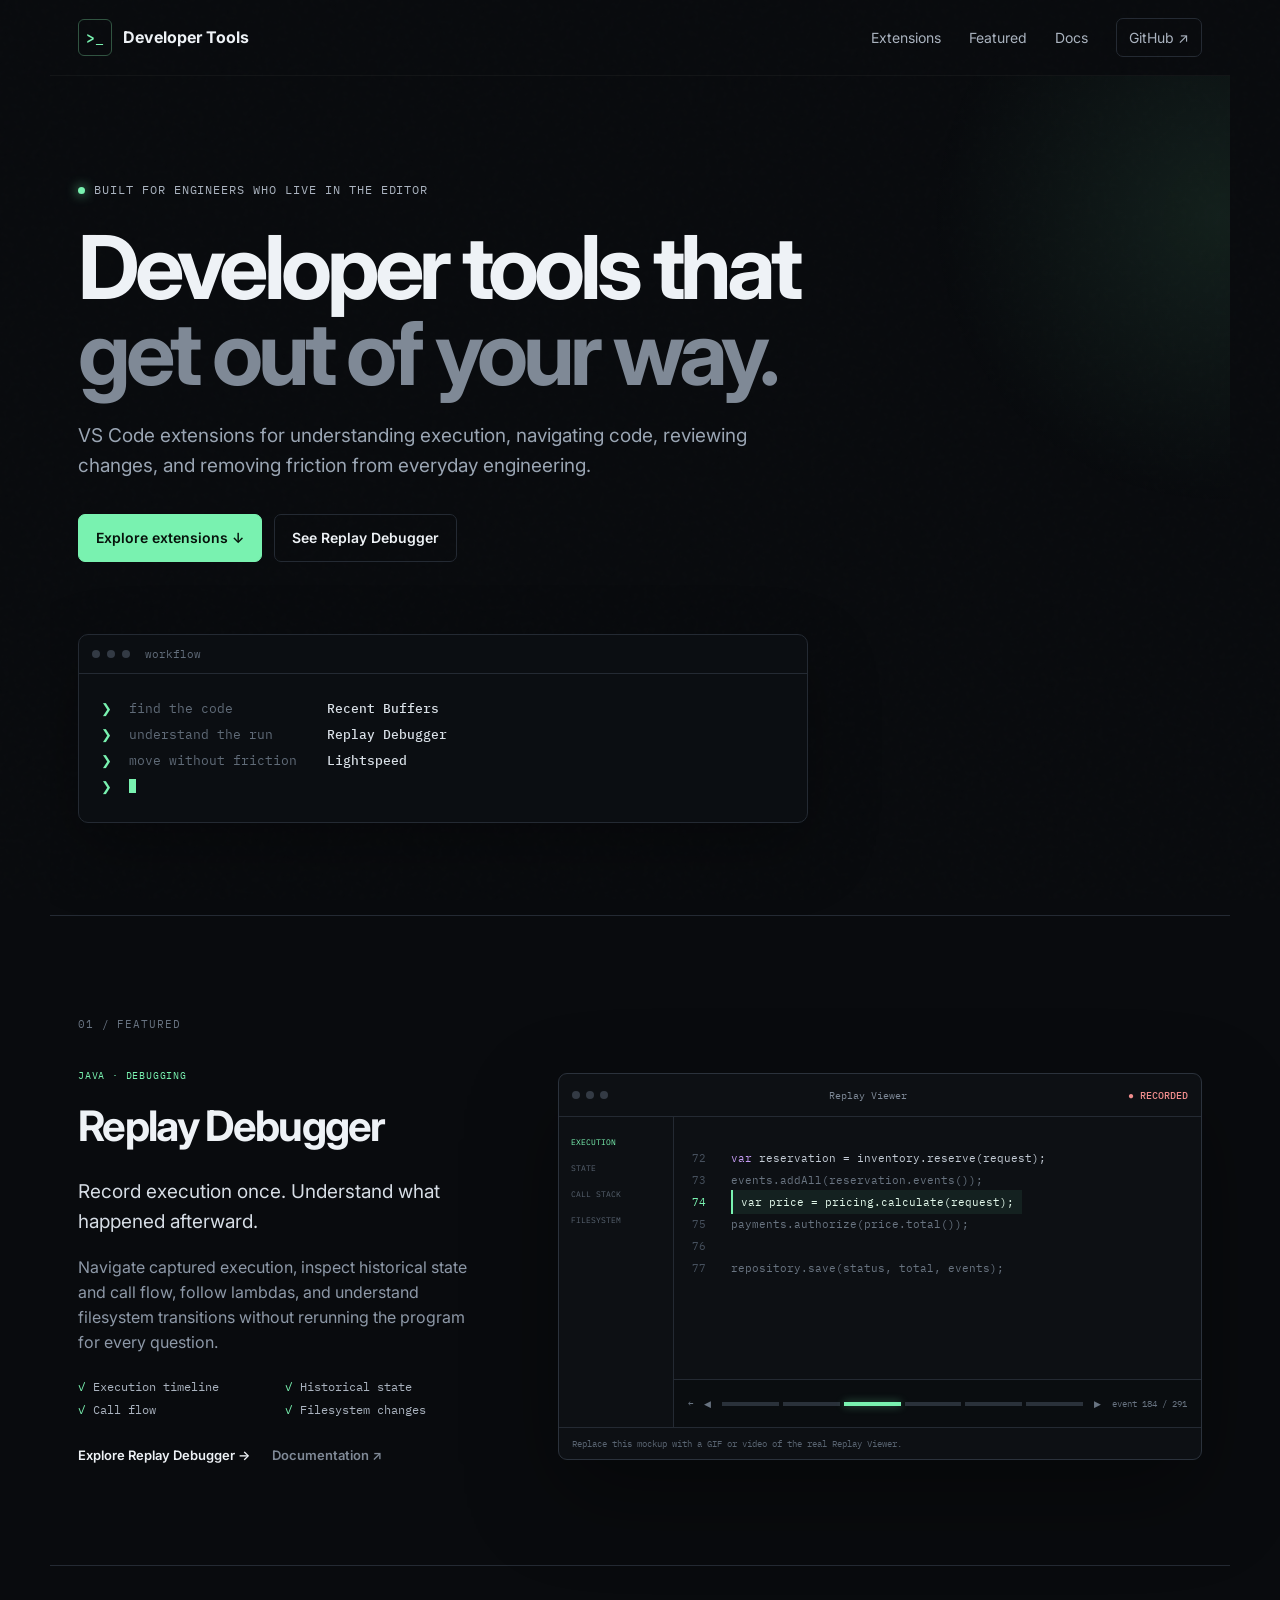
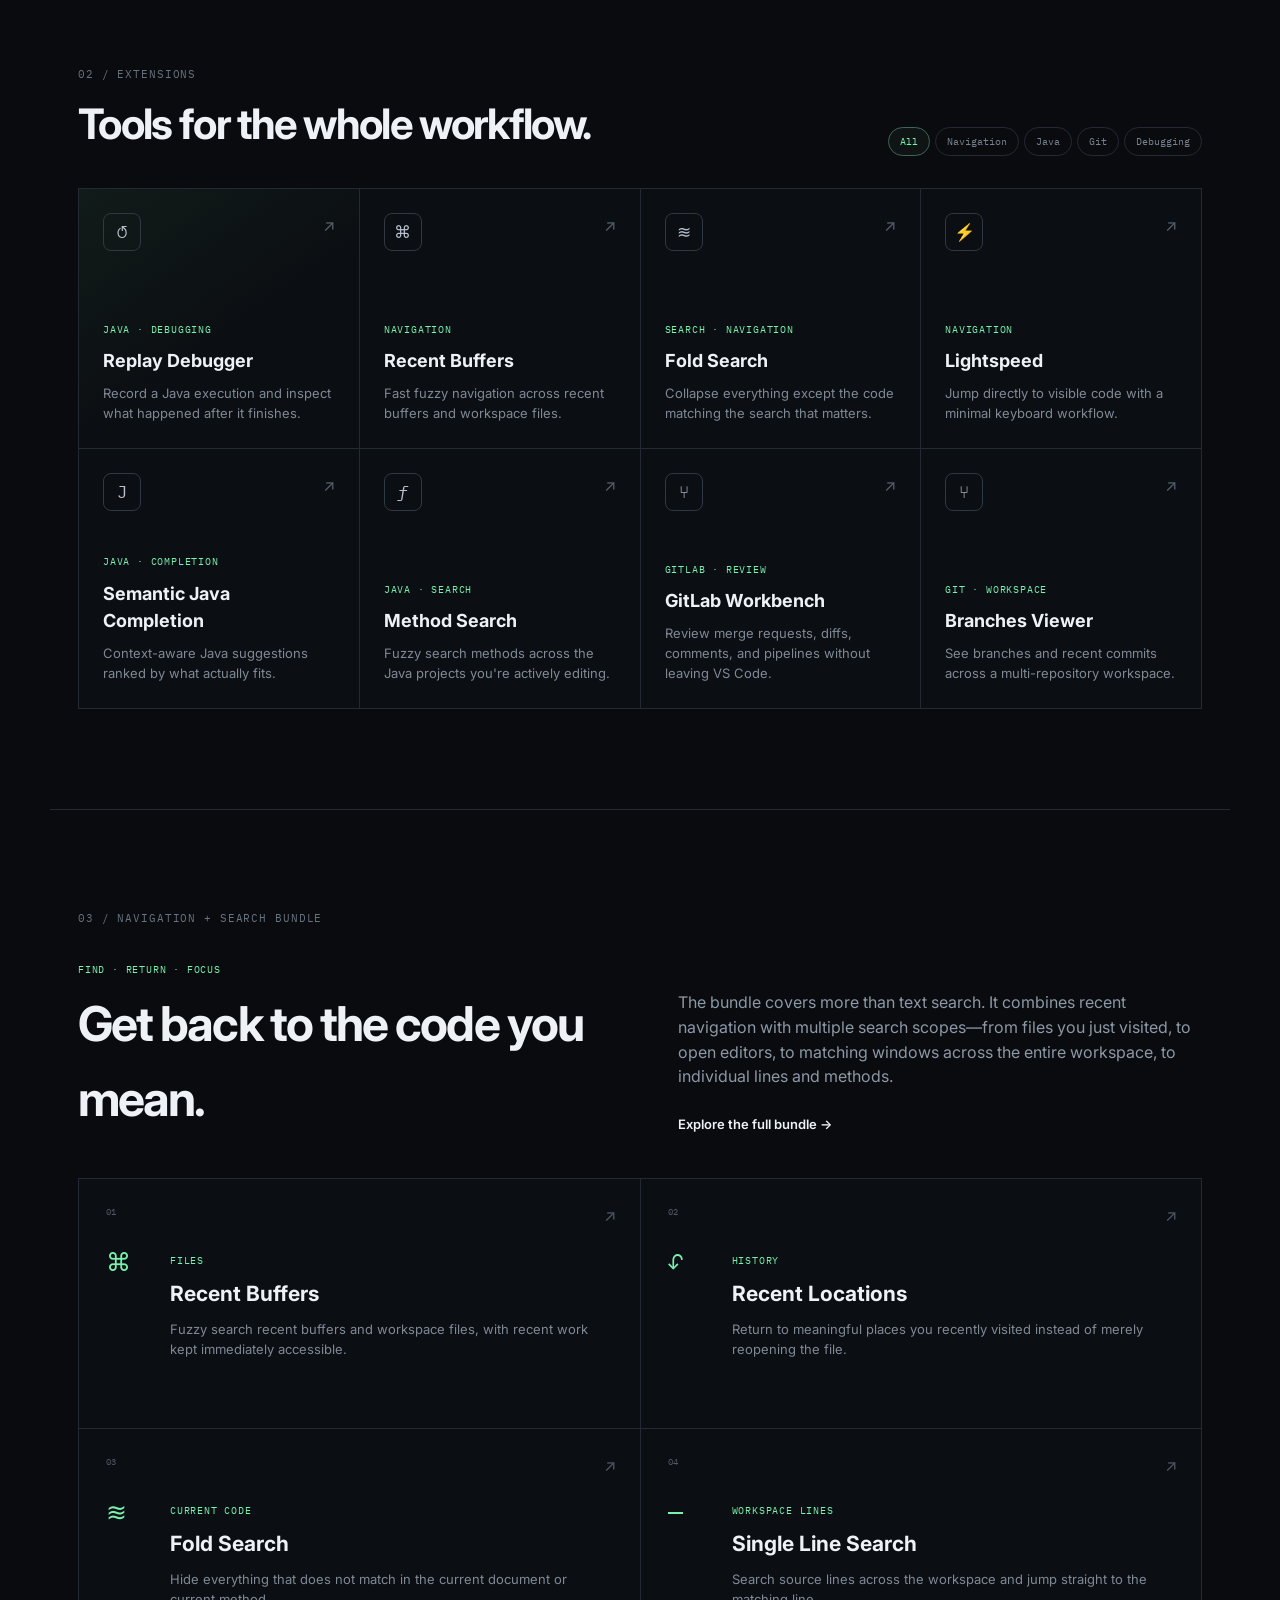
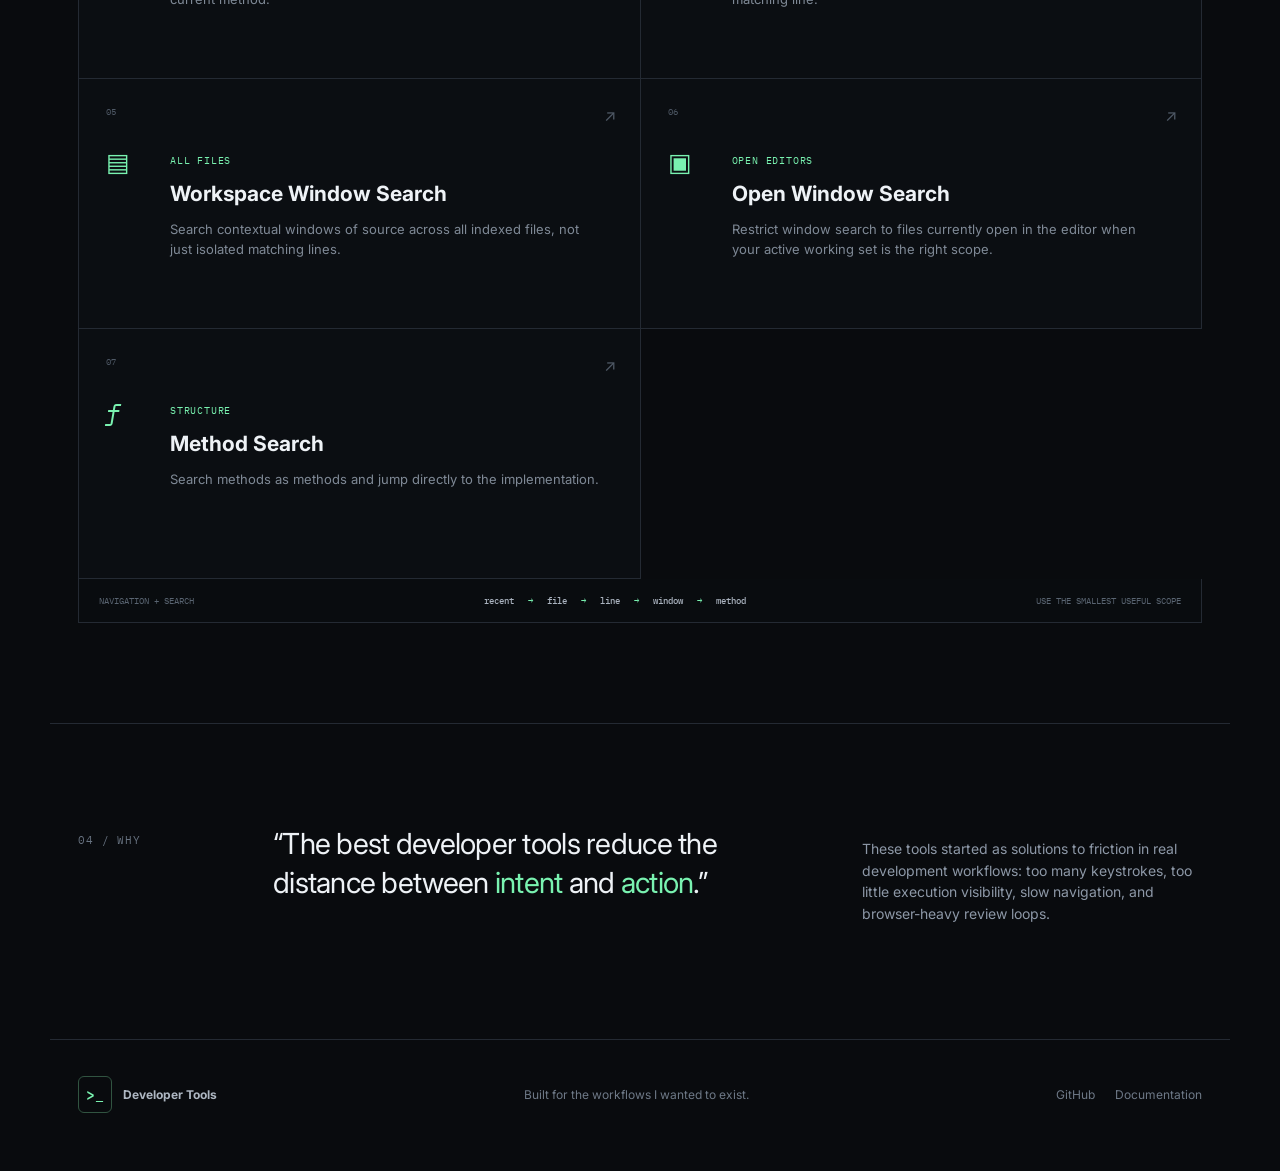
==== index.html @ e83f4f9f "First" ====
<!doctype html>
<html lang="en">
<head>
  <meta charset="utf-8">
  <meta name="viewport" content="width=device-width,initial-scale=1">
  <meta name="description" content="A collection of developer tools for debugging, navigation, Java development, testing, and code review.">
  <title>Developer Tools</title>
  <link rel="stylesheet" href="css/site.css">
</head>
<body>
  <div class="noise" aria-hidden="true"></div>
  <header class="site-header">
    <a class="brand" href="./" aria-label="Developer Tools home">
      <span class="brand-mark">&gt;_</span>
      <span>Developer Tools</span>
    </a>
    <nav>
      <a href="#extensions">Extensions</a>
      <a href="#featured">Featured</a>
      <a href="#" data-placeholder="Add your GitBook URL">Docs</a>
      <a class="nav-cta" href="#" data-placeholder="Add your GitHub profile URL">GitHub ↗</a>
    </nav>
  </header>

  <main>
    <section class="hero">
      <div class="eyebrow"><span class="pulse"></span> Built for engineers who live in the editor</div>
      <h1>Developer tools that<br><span>get out of your way.</span></h1>
      <p class="hero-copy">VS Code extensions for understanding execution, navigating code, reviewing changes, and removing friction from everyday engineering.</p>
      <div class="hero-actions">
        <a class="button primary" href="#extensions">Explore extensions <span>↓</span></a>
        <a class="button secondary" href="#featured">See Replay Debugger</a>
      </div>
      <div class="terminal-card" aria-label="Example workflow">
        <div class="terminal-bar"><i></i><i></i><i></i><span>workflow</span></div>
        <div class="terminal-body">
          <div><span class="prompt">❯</span> <span class="muted">find the code</span><strong> Recent Buffers</strong></div>
          <div><span class="prompt">❯</span> <span class="muted">understand the run</span><strong> Replay Debugger</strong></div>
          <div><span class="prompt">❯</span> <span class="muted">move without friction</span><strong> Lightspeed</strong></div>
          <div class="cursor-line"><span class="prompt">❯</span> <span class="cursor"></span></div>
        </div>
      </div>
    </section>

    <section class="featured section" id="featured">
      <div class="section-kicker">01 / FEATURED</div>
      <div class="featured-grid">
        <div class="featured-copy">
          <div class="tag">JAVA · DEBUGGING</div>
          <h2>Replay Debugger</h2>
          <p class="lede">Record execution once. Understand what happened afterward.</p>
          <p>Navigate captured execution, inspect historical state and call flow, follow lambdas, and understand filesystem transitions without rerunning the program for every question.</p>
          <div class="feature-list">
            <span>Execution timeline</span><span>Historical state</span><span>Call flow</span><span>Filesystem changes</span>
          </div>
          <div class="inline-actions">
            <a class="text-link" href="extensions/replay-debugger.html">Explore Replay Debugger →</a>
            <a class="text-link subdued" href="#" data-placeholder="Add Replay Debugger GitBook URL">Documentation ↗</a>
          </div>
        </div>
        <div class="demo-window">
          <div class="window-titlebar">
            <div><i></i><i></i><i></i></div><span>Replay Viewer</span><b>● RECORDED</b>
          </div>
          <div class="mock-editor">
            <div class="mock-sidebar">
              <span class="active">EXECUTION</span><span>STATE</span><span>CALL STACK</span><span>FILESYSTEM</span>
            </div>
            <pre><span class="ln">72</span>  <span class="kw">var</span> reservation = inventory.reserve(request);
<span class="ln">73</span>  <span class="dim">events.addAll(reservation.events());</span>
<span class="ln active-line">74</span>  <span class="active-code">var price = pricing.calculate(request);</span>
<span class="ln">75</span>  <span class="dim">payments.authorize(price.total());</span>
<span class="ln">76</span>
<span class="ln">77</span>  <span class="dim">repository.save(status, total, events);</span></pre>
            <div class="timeline">
              <span>←</span><span>◀</span><div><i></i><i></i><i class="now"></i><i></i><i></i><i></i></div><span>▶</span><b>event 184 / 291</b>
            </div>
          </div>
          <div class="demo-caption">Replace this mockup with a GIF or video of the real Replay Viewer.</div>
        </div>
      </div>
    </section>

    <section class="section extensions" id="extensions">
      <div class="section-heading">
        <div><div class="section-kicker">02 / EXTENSIONS</div><h2>Tools for the whole workflow.</h2></div>
        <div class="filters" role="group" aria-label="Filter extensions">
          <button class="active" data-filter="all">All</button>
          <button data-filter="navigation">Navigation</button>
          <button data-filter="java">Java</button>
          <button data-filter="git">Git</button>
          <button data-filter="debugging">Debugging</button>
        </div>
      </div>

      <div class="extension-grid">
        <a class="extension-card standout" href="extensions/replay-debugger.html" data-category="java debugging">
          <div class="card-top"><span class="icon">↺</span><span class="card-arrow">↗</span></div>
          <div><span class="tag">JAVA · DEBUGGING</span><h3>Replay Debugger</h3><p>Record a Java execution and inspect what happened after it finishes.</p></div>
        </a>
        <article class="extension-card" data-category="navigation">
          <div class="card-top"><span class="icon">⌘</span><span class="card-arrow">↗</span></div>
          <div><span class="tag">NAVIGATION</span><h3>Recent Buffers</h3><p>Fast fuzzy navigation across recent buffers and workspace files.</p></div>
        </article>
        <article class="extension-card" data-category="navigation">
          <div class="card-top"><span class="icon">≋</span><span class="card-arrow">↗</span></div>
          <div><span class="tag">SEARCH · NAVIGATION</span><h3>Fold Search</h3><p>Collapse everything except the code matching the search that matters.</p></div>
        </article>
        <article class="extension-card" data-category="navigation">
          <div class="card-top"><span class="icon">⚡</span><span class="card-arrow">↗</span></div>
          <div><span class="tag">NAVIGATION</span><h3>Lightspeed</h3><p>Jump directly to visible code with a minimal keyboard workflow.</p></div>
        </article>
        <article class="extension-card" data-category="java">
          <div class="card-top"><span class="icon">J</span><span class="card-arrow">↗</span></div>
          <div><span class="tag">JAVA · COMPLETION</span><h3>Semantic Java Completion</h3><p>Context-aware Java suggestions ranked by what actually fits.</p></div>
        </article>
        <article class="extension-card" data-category="java navigation">
          <div class="card-top"><span class="icon">ƒ</span><span class="card-arrow">↗</span></div>
          <div><span class="tag">JAVA · SEARCH</span><h3>Method Search</h3><p>Fuzzy search methods across the Java projects you're actively editing.</p></div>
        </article>
        <article class="extension-card" data-category="git">
          <div class="card-top"><span class="icon">⑂</span><span class="card-arrow">↗</span></div>
          <div><span class="tag">GITLAB · REVIEW</span><h3>GitLab Workbench</h3><p>Review merge requests, diffs, comments, and pipelines without leaving VS Code.</p></div>
        </article>
        <article class="extension-card" data-category="git">
          <div class="card-top"><span class="icon">⑂</span><span class="card-arrow">↗</span></div>
          <div><span class="tag">GIT · WORKSPACE</span><h3>Branches Viewer</h3><p>See branches and recent commits across a multi-repository workspace.</p></div>
        </article>
      </div>
    </section>


    <section class="search-bundle section" id="search-bundle">
      <div class="section-kicker">03 / NAVIGATION + SEARCH BUNDLE</div>
      <div class="bundle-header">
        <div><div class="tag">FIND · RETURN · FOCUS</div><h2>Get back to the code you mean.</h2></div>
        <div>
          <p>The bundle covers more than text search. It combines recent navigation with multiple search scopes—from files you just visited, to open editors, to matching windows across the entire workspace, to individual lines and methods.</p>
          <a class="text-link" href="extensions/search-bundle.html">Explore the full bundle →</a>
        </div>
      </div>
      <div class="bundle-grid">
        <a class="bundle-card" href="extensions/search-bundle.html#recent-buffers"><div class="bundle-number">01</div><div class="bundle-glyph">⌘</div><div><span class="tag">FILES</span><h3>Recent Buffers</h3><p>Fuzzy search recent buffers and workspace files, with recent work kept immediately accessible.</p></div><span class="bundle-arrow">↗</span></a>
        <a class="bundle-card" href="extensions/search-bundle.html#recent-locations"><div class="bundle-number">02</div><div class="bundle-glyph">↶</div><div><span class="tag">HISTORY</span><h3>Recent Locations</h3><p>Return to meaningful places you recently visited instead of merely reopening the file.</p></div><span class="bundle-arrow">↗</span></a>
        <a class="bundle-card" href="extensions/search-bundle.html#fold-search"><div class="bundle-number">03</div><div class="bundle-glyph">≋</div><div><span class="tag">CURRENT CODE</span><h3>Fold Search</h3><p>Hide everything that does not match in the current document or current method.</p></div><span class="bundle-arrow">↗</span></a>
        <a class="bundle-card" href="extensions/search-bundle.html#single-line-search"><div class="bundle-number">04</div><div class="bundle-glyph">—</div><div><span class="tag">WORKSPACE LINES</span><h3>Single Line Search</h3><p>Search source lines across the workspace and jump straight to the matching line.</p></div><span class="bundle-arrow">↗</span></a>
        <a class="bundle-card" href="extensions/search-bundle.html#workspace-window-search"><div class="bundle-number">05</div><div class="bundle-glyph">▤</div><div><span class="tag">ALL FILES</span><h3>Workspace Window Search</h3><p>Search contextual windows of source across all indexed files, not just isolated matching lines.</p></div><span class="bundle-arrow">↗</span></a>
        <a class="bundle-card" href="extensions/search-bundle.html#open-window-search"><div class="bundle-number">06</div><div class="bundle-glyph">▣</div><div><span class="tag">OPEN EDITORS</span><h3>Open Window Search</h3><p>Restrict window search to files currently open in the editor when your active working set is the right scope.</p></div><span class="bundle-arrow">↗</span></a>
        <a class="bundle-card" href="extensions/search-bundle.html#method-search"><div class="bundle-number">07</div><div class="bundle-glyph">ƒ</div><div><span class="tag">STRUCTURE</span><h3>Method Search</h3><p>Search methods as methods and jump directly to the implementation.</p></div><span class="bundle-arrow">↗</span></a>
      </div>
      <div class="bundle-footer"><span>NAVIGATION + SEARCH</span><div class="bundle-flow"><b>recent</b><i>→</i><b>file</b><i>→</i><b>line</b><i>→</i><b>window</b><i>→</i><b>method</b></div><span>USE THE SMALLEST USEFUL SCOPE</span></div>
    </section>

    <section class="philosophy section">
      <div class="section-kicker">04 / WHY</div>
      <blockquote>“The best developer tools reduce the distance between <em>intent</em> and <em>action</em>.”</blockquote>
      <p>These tools started as solutions to friction in real development workflows: too many keystrokes, too little execution visibility, slow navigation, and browser-heavy review loops.</p>
    </section>
  </main>

  <footer>
    <div class="brand"><span class="brand-mark">&gt;_</span><span>Developer Tools</span></div>
    <p>Built for the workflows I wanted to exist.</p>
    <div><a href="#" data-placeholder="Add GitHub URL">GitHub</a><a href="#" data-placeholder="Add GitBook URL">Documentation</a></div>
  </footer>

  <div class="toast" id="toast" role="status" aria-live="polite"></div>
  <script src="js/site.js"></script>
</body>
</html>
---- css/site.css ----
@import url('https://fonts.googleapis.com/css2?family=IBM+Plex+Mono:wght@400;500;600&family=Inter:wght@400;500;600;700;800&display=swap');

:root{--bg:#090b0e;--panel:#0f1217;--panel2:#13171d;--line:#242a33;--text:#eef2f6;--muted:#8d98a7;--accent:#79f2b0;--accent2:#a5ffd0;--max:1180px}
*{box-sizing:border-box}html{scroll-behavior:smooth}body{margin:0;background:var(--bg);color:var(--text);font-family:Inter,system-ui,sans-serif;line-height:1.55}.noise{position:fixed;inset:0;pointer-events:none;opacity:.025;background-image:url("data:image/svg+xml,%3Csvg viewBox='0 0 180 180' xmlns='http://www.w3.org/2000/svg'%3E%3Cfilter id='n'%3E%3CfeTurbulence type='fractalNoise' baseFrequency='.9' numOctaves='3' stitchTiles='stitch'/%3E%3C/filter%3E%3Crect width='100%25' height='100%25' filter='url(%23n)' opacity='.5'/%3E%3C/svg%3E")}
a{color:inherit;text-decoration:none}.site-header{height:76px;display:flex;align-items:center;justify-content:space-between;max-width:var(--max);margin:auto;padding:0 28px;border-bottom:1px solid rgba(255,255,255,.04)}.brand{display:flex;gap:11px;align-items:center;font-weight:700}.brand-mark{font:600 15px "IBM Plex Mono";color:var(--accent);border:1px solid #315441;padding:5px 7px;border-radius:6px}.site-header nav{display:flex;align-items:center;gap:28px;font-size:14px;color:#aab3bf}.site-header nav a:hover,footer a:hover{color:var(--text)}.nav-cta{border:1px solid var(--line);padding:8px 12px;border-radius:7px}.hero{max-width:var(--max);margin:auto;padding:105px 28px 92px;position:relative;overflow:hidden}.hero:after{content:"";position:absolute;width:620px;height:620px;right:-300px;top:-170px;background:radial-gradient(circle,rgba(121,242,176,.09),transparent 66%);pointer-events:none}.eyebrow,.section-kicker,.tag{font-family:"IBM Plex Mono",monospace;letter-spacing:.08em;text-transform:uppercase}.eyebrow{font-size:12px;color:#aab3bf;display:flex;gap:9px;align-items:center}.pulse{width:7px;height:7px;background:var(--accent);border-radius:50%;box-shadow:0 0 12px var(--accent)}h1{font-size:clamp(48px,7.2vw,88px);letter-spacing:-.055em;line-height:.98;margin:24px 0 25px;max-width:900px}h1 span{color:#7f8996}.hero-copy{font-size:19px;color:#9aa5b3;max-width:680px}.hero-actions{display:flex;gap:12px;margin-top:34px}.button{padding:12px 17px;border-radius:7px;font-weight:600;font-size:14px;border:1px solid var(--line)}.button.primary{background:var(--accent);color:#06120b;border-color:var(--accent)}.button.primary:hover{background:var(--accent2)}.button.secondary:hover{border-color:#4c5664}.terminal-card{margin-top:72px;border:1px solid var(--line);background:#0b0e12;border-radius:10px;max-width:730px;box-shadow:0 25px 70px rgba(0,0,0,.28)}.terminal-bar{height:39px;border-bottom:1px solid var(--line);display:flex;align-items:center;padding:0 13px;gap:7px;color:#626d7b;font:11px "IBM Plex Mono"}.terminal-bar i,.window-titlebar i{width:8px;height:8px;border-radius:50%;background:#333a44}.terminal-bar span{margin-left:8px}.terminal-body{padding:22px;font:13px/2 "IBM Plex Mono";color:#9aa5b3}.terminal-body strong{color:#d9e0e7;font-weight:500}.prompt{color:var(--accent);margin-right:9px}.muted{color:#606b78;display:inline-block;width:190px}.cursor{display:inline-block;width:7px;height:14px;background:var(--accent);vertical-align:-2px;animation:blink 1s steps(1) infinite}@keyframes blink{50%{opacity:0}}.section{max-width:var(--max);margin:auto;padding:100px 28px;border-top:1px solid var(--line)}.section-kicker{font-size:11px;color:#687381;margin-bottom:35px}.featured-grid{display:grid;grid-template-columns:.85fr 1.35fr;gap:75px;align-items:center}.tag{font-size:10px;color:var(--accent)}h2{font-size:42px;letter-spacing:-.04em;margin:10px 0 15px}.featured-copy .lede{font-size:19px;color:#d6dde5}.featured-copy p:not(.lede){color:var(--muted)}.feature-list{display:grid;grid-template-columns:1fr 1fr;gap:8px;margin:25px 0}.feature-list span{font:12px "IBM Plex Mono";color:#aab3bf}.feature-list span:before{content:"✓";color:var(--accent);margin-right:8px}.inline-actions{display:flex;gap:22px;margin-top:28px}.text-link{font-size:13px;font-weight:600}.text-link:hover{color:var(--accent)}.subdued{color:#7f8996}.demo-window{border:1px solid #2b323c;border-radius:9px;background:#0d1014;overflow:hidden;box-shadow:0 35px 90px rgba(0,0,0,.35)}.window-titlebar{height:43px;display:flex;align-items:center;justify-content:space-between;border-bottom:1px solid var(--line);padding:0 13px;font:10px "IBM Plex Mono";color:#7e8997}.window-titlebar>div{display:flex;gap:6px}.window-titlebar b{font-weight:500;color:#ef8c8c}.mock-editor{display:grid;grid-template-columns:115px 1fr;min-height:310px;position:relative}.mock-sidebar{padding:20px 12px;border-right:1px solid var(--line);display:flex;flex-direction:column;gap:16px;font:8px "IBM Plex Mono";color:#56616e}.mock-sidebar .active{color:var(--accent)}pre{margin:0;padding:30px 18px;font:11px/2 "IBM Plex Mono";overflow:hidden;color:#c4ccd6}.ln{color:#46505d;display:inline-block;width:25px}.kw{color:#c69cf4}.dim{color:#697481}.active-line{color:var(--accent)}.active-code{background:rgba(121,242,176,.08);color:#e1f7ea;padding:5px 8px;border-left:2px solid var(--accent)}.timeline{position:absolute;left:115px;right:0;bottom:0;border-top:1px solid var(--line);height:48px;background:#0a0d10;display:flex;align-items:center;gap:11px;padding:0 14px;font:9px "IBM Plex Mono";color:#687381}.timeline div{display:flex;align-items:center;gap:4px;flex:1}.timeline i{height:4px;flex:1;background:#2a313a}.timeline i.now{background:var(--accent);box-shadow:0 0 8px rgba(121,242,176,.4)}.timeline b{font-weight:400}.demo-caption{font:9px "IBM Plex Mono";color:#596471;padding:10px 13px;border-top:1px solid var(--line)}.section-heading{display:flex;justify-content:space-between;align-items:end;margin-bottom:32px}.section-heading .section-kicker{margin-bottom:7px}.section-heading h2{margin:0}.filters{display:flex;gap:5px;flex-wrap:wrap;justify-content:flex-end}.filters button{border:1px solid var(--line);background:transparent;color:#798492;border-radius:20px;padding:7px 11px;font:10px "IBM Plex Mono";cursor:pointer}.filters button:hover,.filters button.active{border-color:#436452;color:var(--accent);background:rgba(121,242,176,.04)}.extension-grid{display:grid;grid-template-columns:repeat(4,1fr);border-top:1px solid var(--line);border-left:1px solid var(--line)}.extension-card{min-height:260px;padding:24px;border-right:1px solid var(--line);border-bottom:1px solid var(--line);display:flex;flex-direction:column;justify-content:space-between;background:#0b0e12;transition:.2s ease}.extension-card:hover{background:#11161a;transform:translateY(-2px)}.extension-card.hidden{display:none}.extension-card.standout{background:linear-gradient(145deg,rgba(121,242,176,.07),#0b0e12 58%)}.card-top{display:flex;justify-content:space-between}.icon{width:38px;height:38px;border:1px solid #303843;border-radius:8px;display:grid;place-items:center;font:17px "IBM Plex Mono";color:#b8c2ce}.card-arrow{color:#56616e}.extension-card:hover .card-arrow{color:var(--accent)}.extension-card h3{font-size:18px;margin:8px 0}.extension-card p{font-size:13px;color:#7f8996;margin:0}.philosophy{display:grid;grid-template-columns:150px 1.6fr 1fr;gap:45px;align-items:start}.philosophy .section-kicker{margin:8px 0}.philosophy blockquote{font-size:29px;line-height:1.35;letter-spacing:-.025em;margin:0}.philosophy blockquote em{font-style:normal;color:var(--accent)}.philosophy p{color:var(--muted);font-size:14px}footer{max-width:var(--max);margin:auto;border-top:1px solid var(--line);padding:34px 28px 55px;display:flex;align-items:center;justify-content:space-between;color:#6e7987;font-size:12px}footer .brand{color:#aeb7c2}footer div:last-child{display:flex;gap:20px}.toast{position:fixed;bottom:24px;left:50%;transform:translate(-50%,20px);background:#171c22;border:1px solid #343d48;color:#dbe2e9;padding:10px 14px;border-radius:7px;font-size:12px;opacity:0;pointer-events:none;transition:.2s}.toast.show{opacity:1;transform:translate(-50%,0)}
@media(max-width:900px){.featured-grid{grid-template-columns:1fr}.extension-grid{grid-template-columns:repeat(2,1fr)}.section-heading{display:block}.filters{justify-content:flex-start;margin-top:20px}.philosophy{grid-template-columns:1fr}.site-header nav a:not(.nav-cta){display:none}}
@media(max-width:600px){.site-header,.hero,.section,footer{padding-left:18px;padding-right:18px}.hero{padding-top:70px}.hero h1{font-size:49px}.hero-copy{font-size:16px}.hero-actions{flex-direction:column;align-items:flex-start}.terminal-card{margin-top:50px}.muted{width:auto;margin-right:10px}.featured-grid{gap:40px}.mock-editor{grid-template-columns:82px 1fr}.mock-sidebar{padding:18px 8px}.timeline{left:82px}.extension-grid{grid-template-columns:1fr}.extension-card{min-height:220px}.section{padding-top:70px;padding-bottom:70px}h2{font-size:34px}footer{align-items:flex-start;gap:25px;flex-direction:column}}
/* Search Bundle */
.bundle-header{display:grid;grid-template-columns:1fr 1fr;gap:75px;align-items:end;margin-bottom:42px}
.bundle-header h2{font-size:48px;margin:10px 0 0;max-width:540px}
.bundle-header p{color:var(--muted);margin:0 0 22px;max-width:560px}
.bundle-grid{display:grid;grid-template-columns:repeat(2,1fr);border-top:1px solid var(--line);border-left:1px solid var(--line)}
.bundle-card{position:relative;min-height:250px;padding:27px;border-right:1px solid var(--line);border-bottom:1px solid var(--line);background:#0b0e12;display:grid;grid-template-columns:44px 1fr;grid-template-rows:auto 1fr;column-gap:20px;transition:.2s ease}
.bundle-card:hover{background:linear-gradient(135deg,rgba(121,242,176,.065),#0d1115 60%);transform:translateY(-2px)}
.bundle-number{font:9px "IBM Plex Mono";color:#4f5966;grid-column:1}
.bundle-glyph{font:25px "IBM Plex Mono";color:var(--accent);grid-column:1;grid-row:2;margin-top:28px}
.bundle-card>div:nth-child(3){grid-column:2;grid-row:1/3;padding-top:40px}
.bundle-card h3{font-size:21px;margin:7px 0 9px}
.bundle-card p{font-size:13px;color:#7f8996;margin:0;max-width:430px}
.bundle-arrow{position:absolute;right:24px;top:24px;color:#4f5966}
.bundle-card:hover .bundle-arrow{color:var(--accent)}
.bundle-footer{border:1px solid var(--line);border-top:0;padding:16px 20px;display:flex;justify-content:space-between;align-items:center;font:9px "IBM Plex Mono";color:#596471;background:#090c0f}
.bundle-flow{display:flex;gap:14px;align-items:center}.bundle-flow b{font-weight:500;color:#aab3bf}.bundle-flow i{font-style:normal;color:var(--accent)}
@media(max-width:800px){.bundle-header{grid-template-columns:1fr;gap:20px}.bundle-grid{grid-template-columns:1fr}.bundle-footer>span{display:none}.bundle-footer{justify-content:center}}
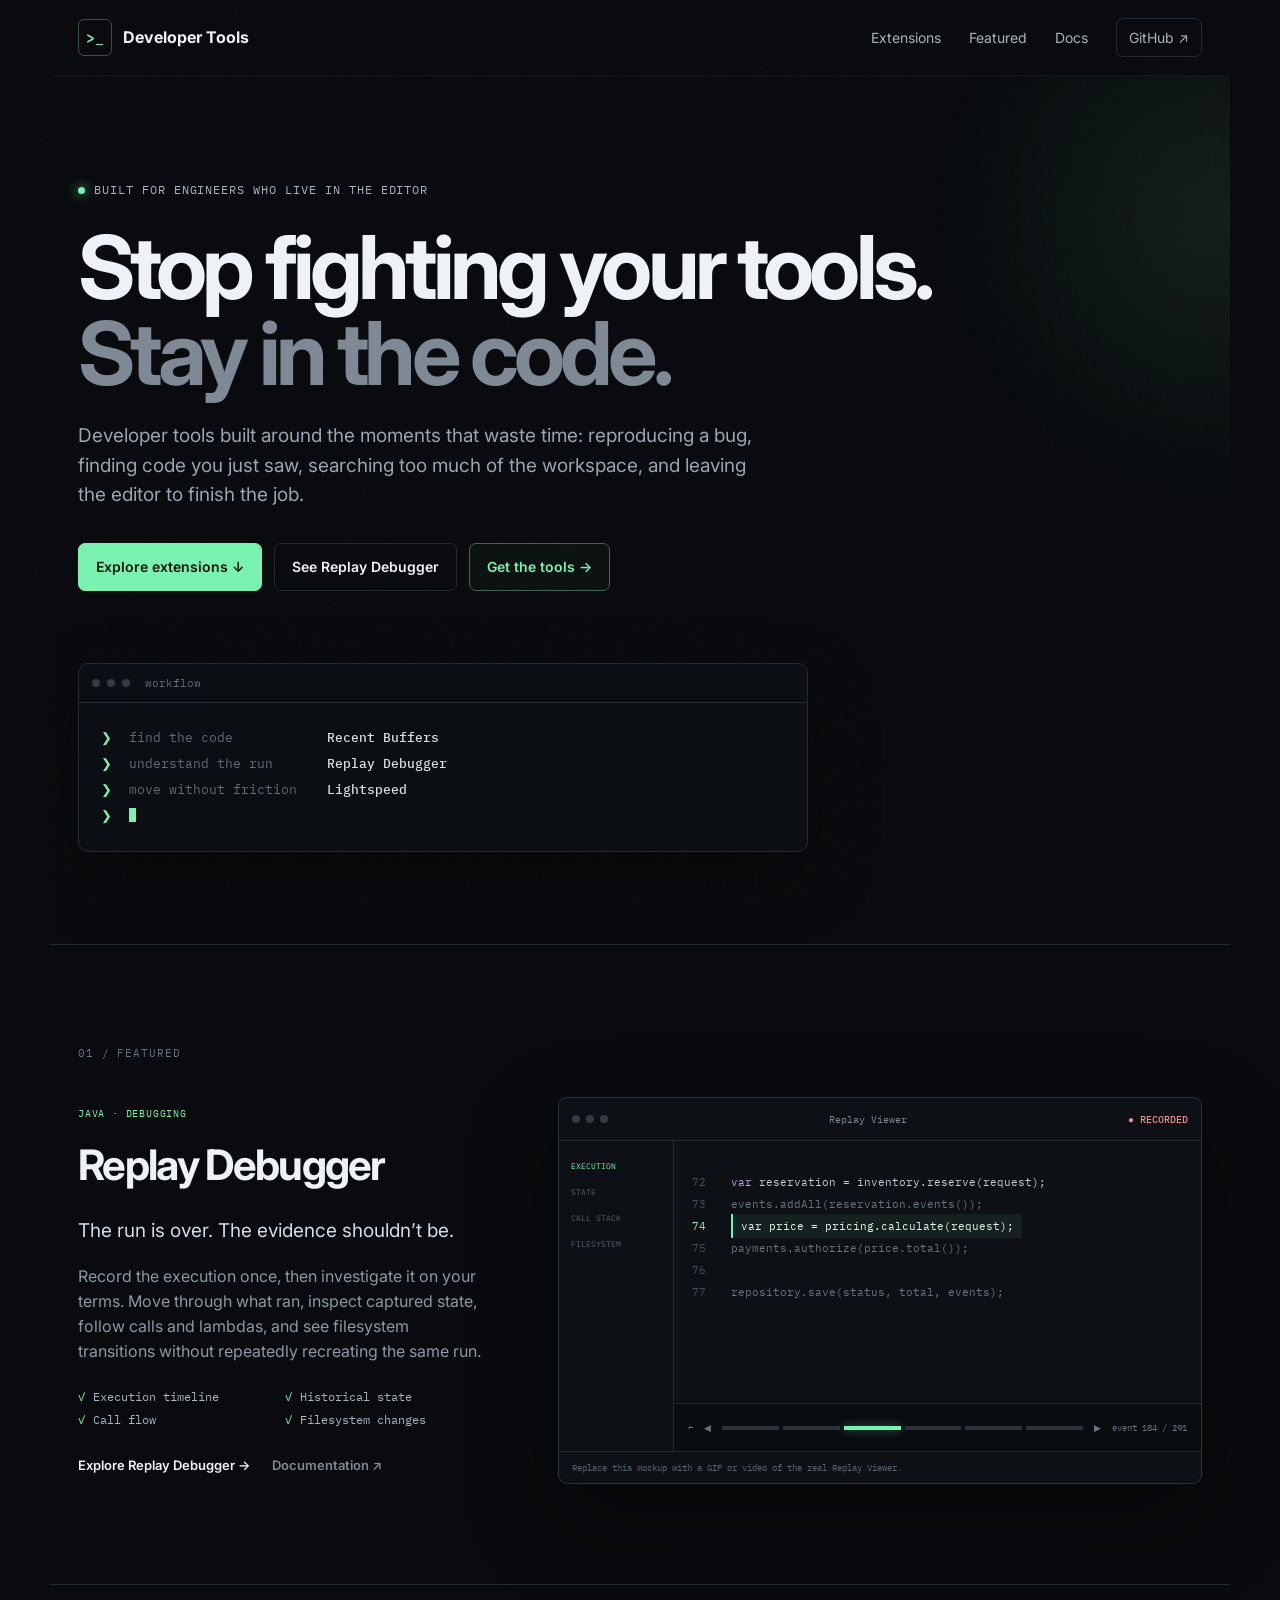
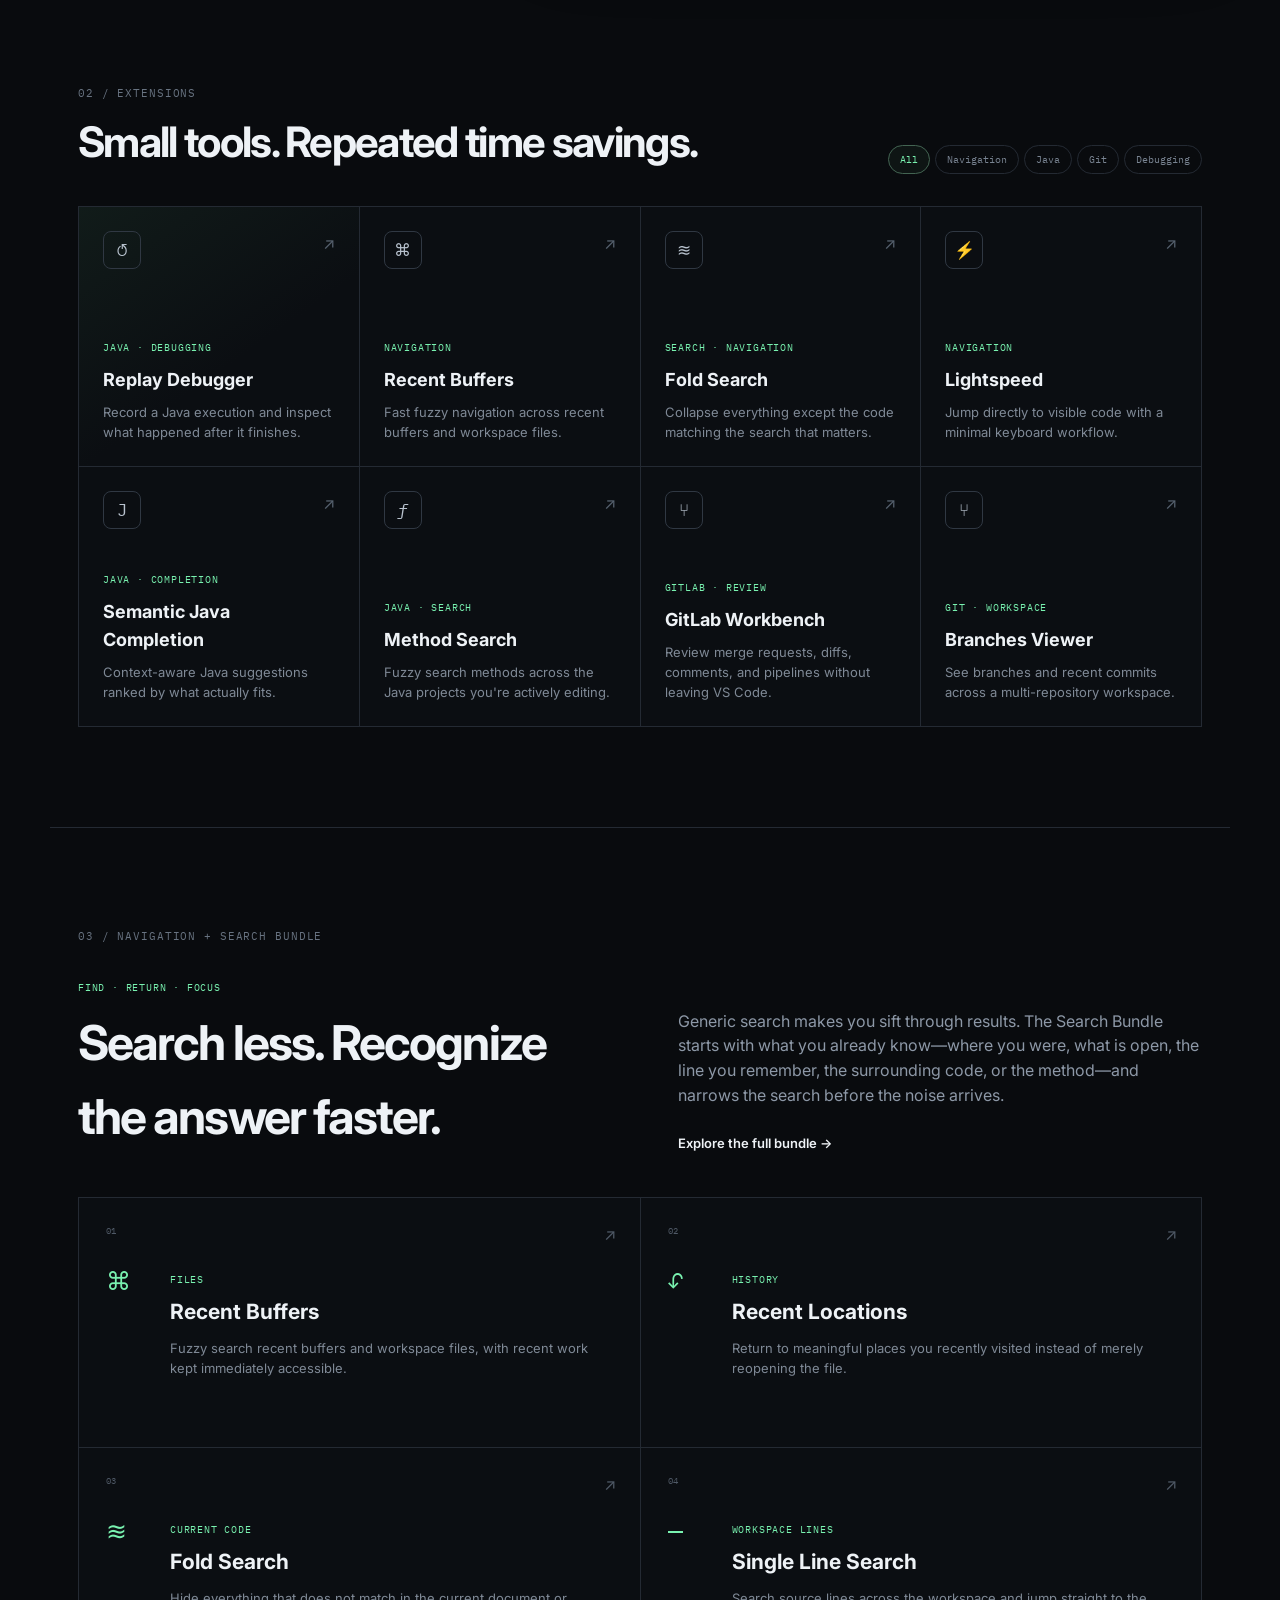
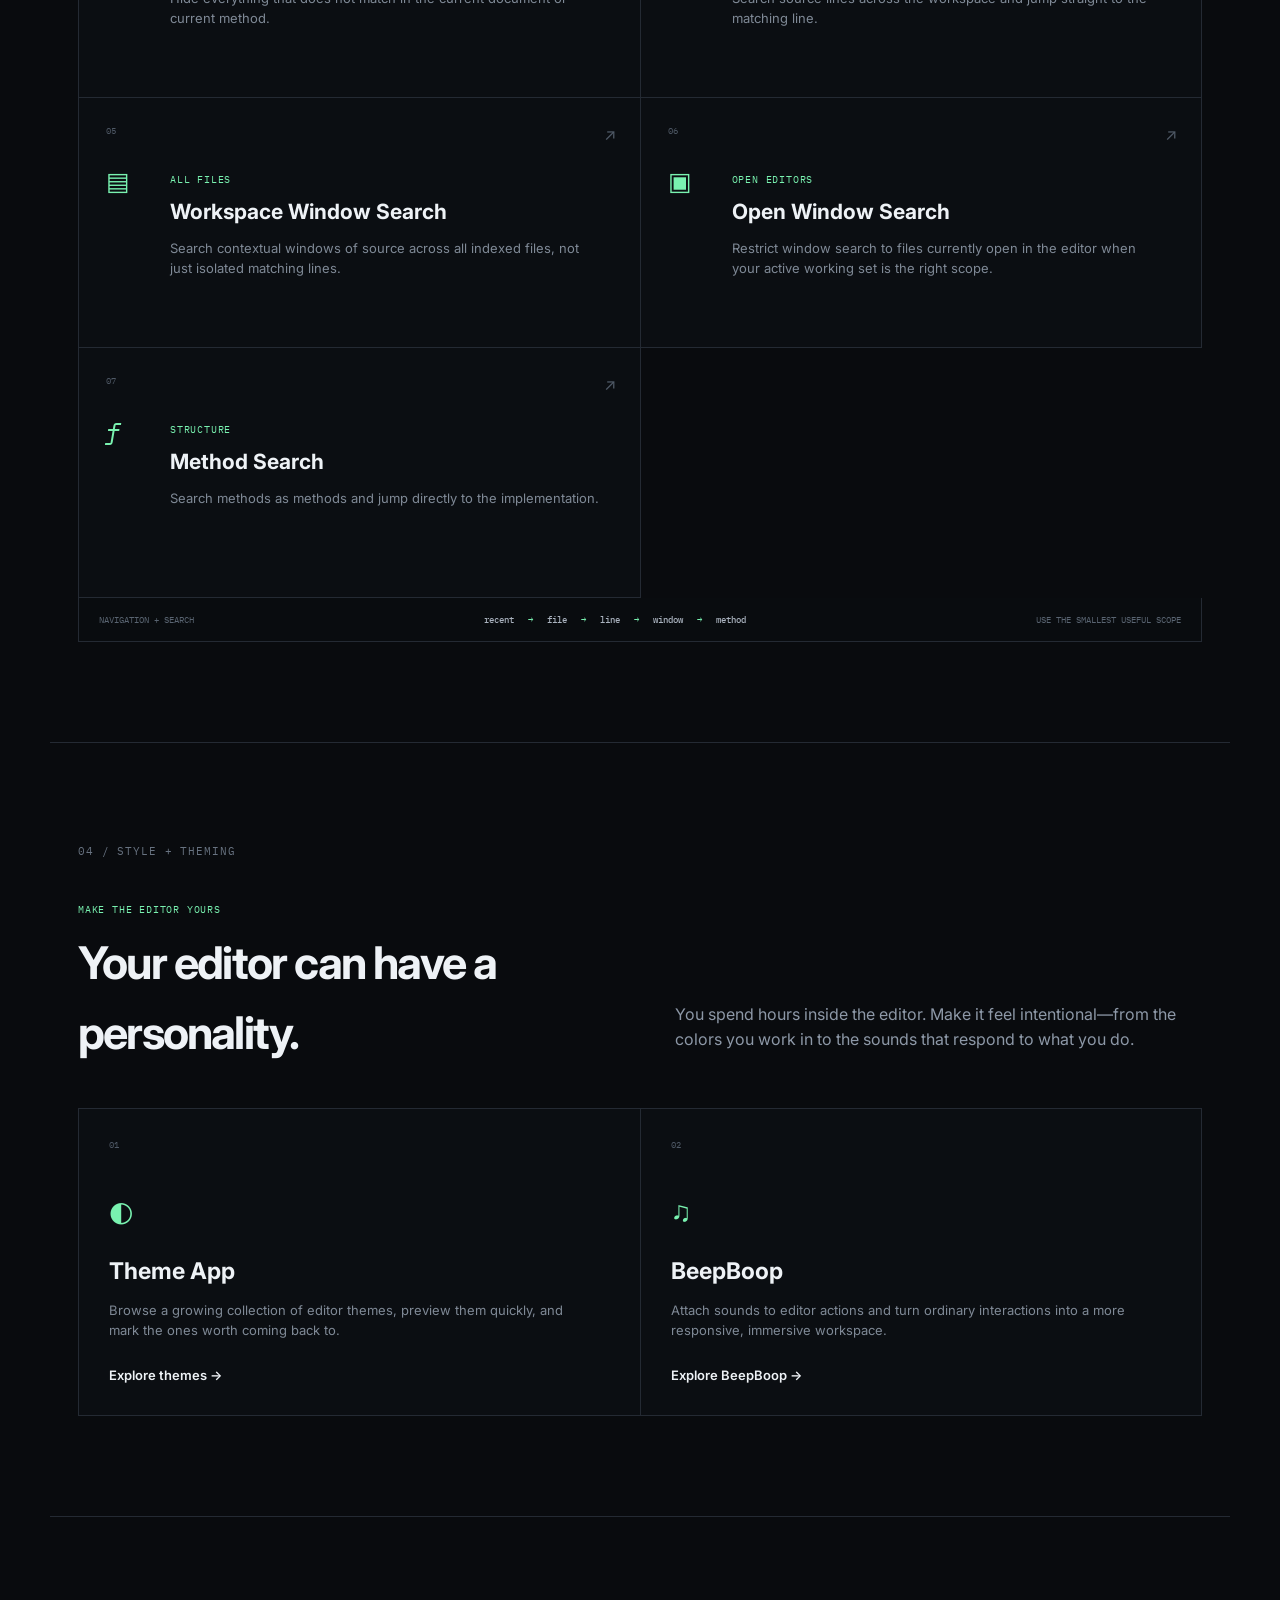
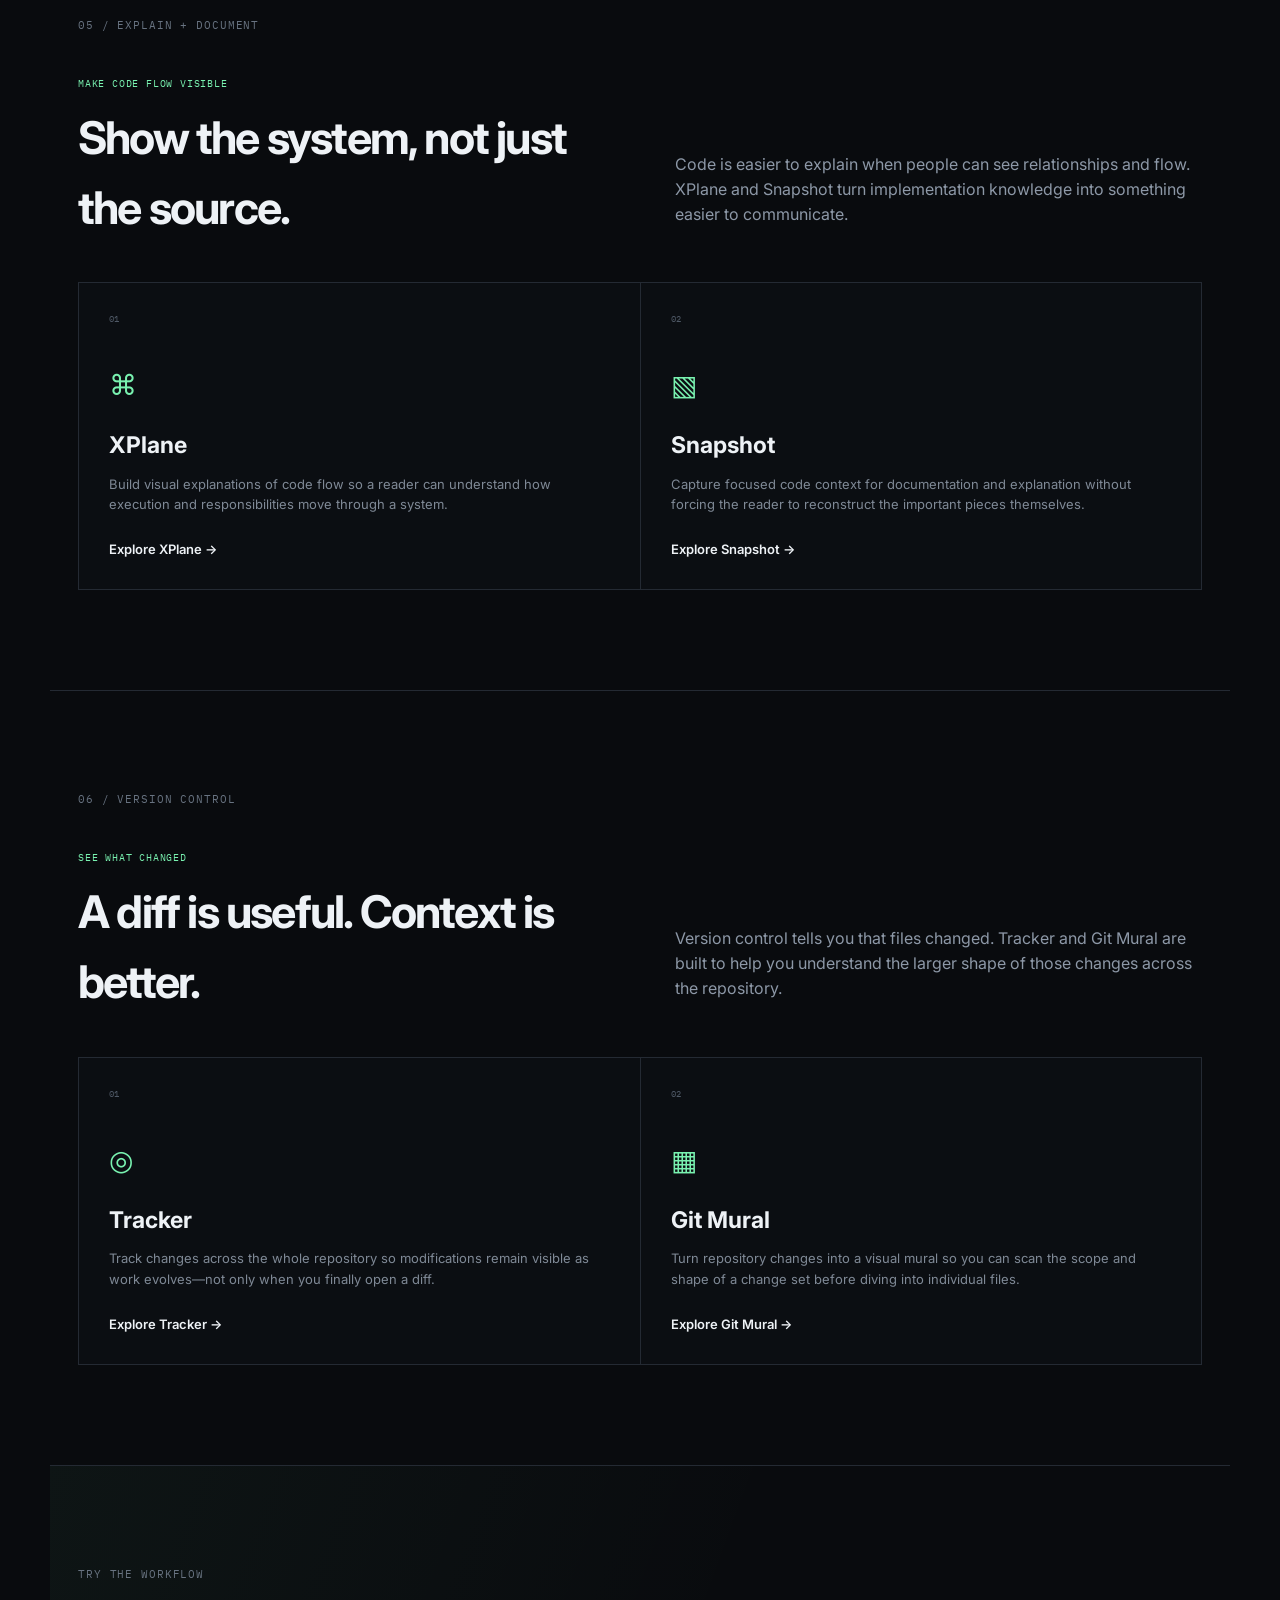
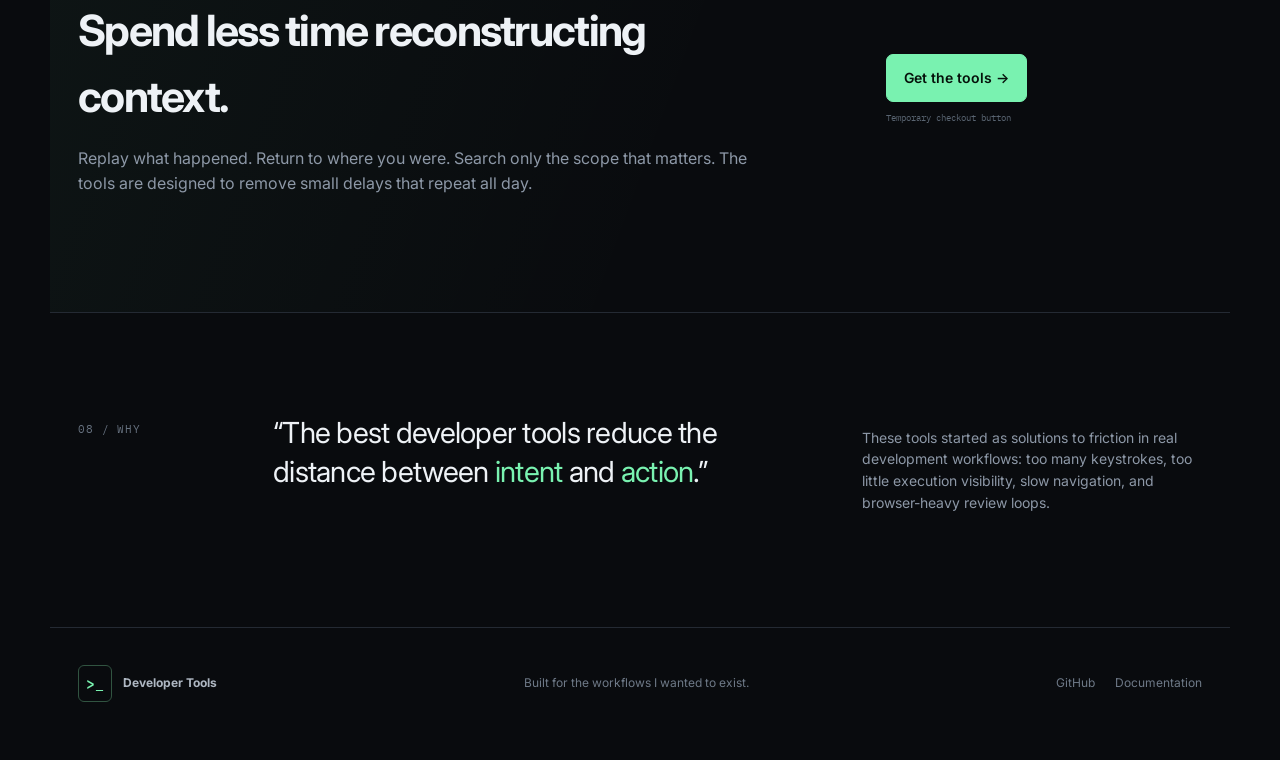
==== commit 5c16376e: "second update" ====
--- a/index.html
+++ b/index.html
@@ -25,11 +25,11 @@
   <main>
     <section class="hero">
       <div class="eyebrow"><span class="pulse"></span> Built for engineers who live in the editor</div>
-      <h1>Developer tools that<br><span>get out of your way.</span></h1>
-      <p class="hero-copy">VS Code extensions for understanding execution, navigating code, reviewing changes, and removing friction from everyday engineering.</p>
+      <h1>Stop fighting your tools.<br><span>Stay in the code.</span></h1>
+      <p class="hero-copy">Developer tools built around the moments that waste time: reproducing a bug, finding code you just saw, searching too much of the workspace, and leaving the editor to finish the job.</p>
       <div class="hero-actions">
         <a class="button primary" href="#extensions">Explore extensions <span>↓</span></a>
-        <a class="button secondary" href="#featured">See Replay Debugger</a>
+        <a class="button secondary" href="#featured">See Replay Debugger</a><a class="button buy-temp" href="#" data-placeholder="Temporary purchase button — connect pricing/checkout later">Get the tools <span>→</span></a>
       </div>
       <div class="terminal-card" aria-label="Example workflow">
         <div class="terminal-bar"><i></i><i></i><i></i><span>workflow</span></div>
@@ -48,8 +48,8 @@
         <div class="featured-copy">
           <div class="tag">JAVA · DEBUGGING</div>
           <h2>Replay Debugger</h2>
-          <p class="lede">Record execution once. Understand what happened afterward.</p>
-          <p>Navigate captured execution, inspect historical state and call flow, follow lambdas, and understand filesystem transitions without rerunning the program for every question.</p>
+          <p class="lede">The run is over. The evidence shouldn’t be.</p>
+          <p>Record the execution once, then investigate it on your terms. Move through what ran, inspect captured state, follow calls and lambdas, and see filesystem transitions without repeatedly recreating the same run.</p>
           <div class="feature-list">
             <span>Execution timeline</span><span>Historical state</span><span>Call flow</span><span>Filesystem changes</span>
           </div>
@@ -83,7 +83,7 @@
 
     <section class="section extensions" id="extensions">
       <div class="section-heading">
-        <div><div class="section-kicker">02 / EXTENSIONS</div><h2>Tools for the whole workflow.</h2></div>
+        <div><div class="section-kicker">02 / EXTENSIONS</div><h2>Small tools. Repeated time savings.</h2></div>
         <div class="filters" role="group" aria-label="Filter extensions">
           <button class="active" data-filter="all">All</button>
           <button data-filter="navigation">Navigation</button>
@@ -133,9 +133,9 @@
     <section class="search-bundle section" id="search-bundle">
       <div class="section-kicker">03 / NAVIGATION + SEARCH BUNDLE</div>
       <div class="bundle-header">
-        <div><div class="tag">FIND · RETURN · FOCUS</div><h2>Get back to the code you mean.</h2></div>
+        <div><div class="tag">FIND · RETURN · FOCUS</div><h2>Search less. Recognize the answer faster.</h2></div>
         <div>
-          <p>The bundle covers more than text search. It combines recent navigation with multiple search scopes—from files you just visited, to open editors, to matching windows across the entire workspace, to individual lines and methods.</p>
+          <p>Generic search makes you sift through results. The Search Bundle starts with what you already know—where you were, what is open, the line you remember, the surrounding code, or the method—and narrows the search before the noise arrives.</p>
           <a class="text-link" href="extensions/search-bundle.html">Explore the full bundle →</a>
         </div>
       </div>
@@ -151,8 +151,47 @@
       <div class="bundle-footer"><span>NAVIGATION + SEARCH</span><div class="bundle-flow"><b>recent</b><i>→</i><b>file</b><i>→</i><b>line</b><i>→</i><b>window</b><i>→</i><b>method</b></div><span>USE THE SMALLEST USEFUL SCOPE</span></div>
     </section>
 
+    <section class="category-showcase section" id="style-theming">
+      <div class="section-kicker">04 / STYLE + THEMING</div>
+      <div class="category-head"><div><span class="tag">MAKE THE EDITOR YOURS</span><h2>Your editor can have a personality.</h2></div><p>You spend hours inside the editor. Make it feel intentional—from the colors you work in to the sounds that respond to what you do.</p></div>
+      <div class="category-grid two">
+        <a class="category-card" href="extensions/theme-app.html"><span class="category-no">01</span><div class="category-symbol">◐</div><h3>Theme App</h3><p>Browse a growing collection of editor themes, preview them quickly, and mark the ones worth coming back to.</p><span class="text-link">Explore themes →</span></a>
+        <a class="category-card" href="extensions/beepboop.html"><span class="category-no">02</span><div class="category-symbol">♫</div><h3>BeepBoop</h3><p>Attach sounds to editor actions and turn ordinary interactions into a more responsive, immersive workspace.</p><span class="text-link">Explore BeepBoop →</span></a>
+      </div>
+    </section>
+
+    <section class="category-showcase section" id="documentation-tools">
+      <div class="section-kicker">05 / EXPLAIN + DOCUMENT</div>
+      <div class="category-head"><div><span class="tag">MAKE CODE FLOW VISIBLE</span><h2>Show the system, not just the source.</h2></div><p>Code is easier to explain when people can see relationships and flow. XPlane and Snapshot turn implementation knowledge into something easier to communicate.</p></div>
+      <div class="category-grid two">
+        <a class="category-card" href="extensions/xplane.html"><span class="category-no">01</span><div class="category-symbol">⌘</div><h3>XPlane</h3><p>Build visual explanations of code flow so a reader can understand how execution and responsibilities move through a system.</p><span class="text-link">Explore XPlane →</span></a>
+        <a class="category-card" href="extensions/snapshot.html"><span class="category-no">02</span><div class="category-symbol">▧</div><h3>Snapshot</h3><p>Capture focused code context for documentation and explanation without forcing the reader to reconstruct the important pieces themselves.</p><span class="text-link">Explore Snapshot →</span></a>
+      </div>
+    </section>
+
+    <section class="category-showcase section" id="version-control">
+      <div class="section-kicker">06 / VERSION CONTROL</div>
+      <div class="category-head"><div><span class="tag">SEE WHAT CHANGED</span><h2>A diff is useful. Context is better.</h2></div><p>Version control tells you that files changed. Tracker and Git Mural are built to help you understand the larger shape of those changes across the repository.</p></div>
+      <div class="category-grid two">
+        <a class="category-card" href="extensions/tracker.html"><span class="category-no">01</span><div class="category-symbol">◎</div><h3>Tracker</h3><p>Track changes across the whole repository so modifications remain visible as work evolves—not only when you finally open a diff.</p><span class="text-link">Explore Tracker →</span></a>
+        <a class="category-card" href="extensions/git-mural.html"><span class="category-no">02</span><div class="category-symbol">▦</div><h3>Git Mural</h3><p>Turn repository changes into a visual mural so you can scan the scope and shape of a change set before diving into individual files.</p><span class="text-link">Explore Git Mural →</span></a>
+      </div>
+    </section>
+
+    <section class="purchase-strip section" id="get-tools">
+      <div>
+        <div class="section-kicker">TRY THE WORKFLOW</div>
+        <h2>Spend less time reconstructing context.</h2>
+        <p>Replay what happened. Return to where you were. Search only the scope that matters. The tools are designed to remove small delays that repeat all day.</p>
+      </div>
+      <div class="purchase-actions">
+        <a class="button primary" href="#" data-placeholder="Temporary purchase button — connect pricing/checkout later">Get the tools →</a>
+        <span>Temporary checkout button</span>
+      </div>
+    </section>
+
     <section class="philosophy section">
-      <div class="section-kicker">04 / WHY</div>
+      <div class="section-kicker">08 / WHY</div>
       <blockquote>“The best developer tools reduce the distance between <em>intent</em> and <em>action</em>.”</blockquote>
       <p>These tools started as solutions to friction in real development workflows: too many keystrokes, too little execution visibility, slow navigation, and browser-heavy review loops.</p>
     </section>
--- a/css/site.css
+++ b/css/site.css
@@ -22,3 +22,18 @@
 .bundle-footer{border:1px solid var(--line);border-top:0;padding:16px 20px;display:flex;justify-content:space-between;align-items:center;font:9px "IBM Plex Mono";color:#596471;background:#090c0f}
 .bundle-flow{display:flex;gap:14px;align-items:center}.bundle-flow b{font-weight:500;color:#aab3bf}.bundle-flow i{font-style:normal;color:var(--accent)}
 @media(max-width:800px){.bundle-header{grid-template-columns:1fr;gap:20px}.bundle-grid{grid-template-columns:1fr}.bundle-footer>span{display:none}.bundle-footer{justify-content:center}}
+
+/* Commercial / persuasion pass */
+.buy-temp{border-color:#3e6652!important;color:var(--accent)!important;background:rgba(121,242,176,.035)}
+.buy-temp:hover{background:rgba(121,242,176,.09)}
+.purchase-strip{display:grid;grid-template-columns:1.4fr .6fr;gap:70px;align-items:center;background:linear-gradient(110deg,rgba(121,242,176,.045),transparent 55%)}
+.purchase-strip h2{font-size:43px;max-width:720px;margin:0 0 14px}.purchase-strip p{color:var(--muted);max-width:690px}.purchase-strip .section-kicker{margin-bottom:14px}
+.purchase-actions{display:flex;flex-direction:column;align-items:flex-start;gap:10px}.purchase-actions span{font:9px "IBM Plex Mono";color:#596471}
+@media(max-width:760px){.purchase-strip{grid-template-columns:1fr;gap:25px}}
+
+/* Product category showcases */
+.category-head{display:grid;grid-template-columns:1fr 1fr;gap:70px;align-items:end;margin-bottom:40px}.category-head h2{font-size:45px;margin:9px 0 0}.category-head>p{color:var(--muted);max-width:540px}
+.category-grid{display:grid;border-left:1px solid var(--line);border-top:1px solid var(--line)}.category-grid.two{grid-template-columns:repeat(2,1fr)}
+.category-card{position:relative;min-height:300px;padding:30px;border-right:1px solid var(--line);border-bottom:1px solid var(--line);background:#0b0e12;transition:.2s;display:flex;flex-direction:column;align-items:flex-start}
+.category-card:hover{background:linear-gradient(140deg,rgba(121,242,176,.055),#0b0e12 60%);transform:translateY(-2px)}.category-no{font:9px "IBM Plex Mono";color:#4f5966}.category-symbol{font:28px "IBM Plex Mono";color:var(--accent);margin:42px 0 25px}.category-card h3{font-size:23px;margin:0 0 10px}.category-card p{font-size:13px;color:#7f8996;max-width:480px;margin:0 0 25px}.category-card .text-link{margin-top:auto}
+@media(max-width:760px){.category-head,.category-grid.two{grid-template-columns:1fr}.category-head{gap:15px}}
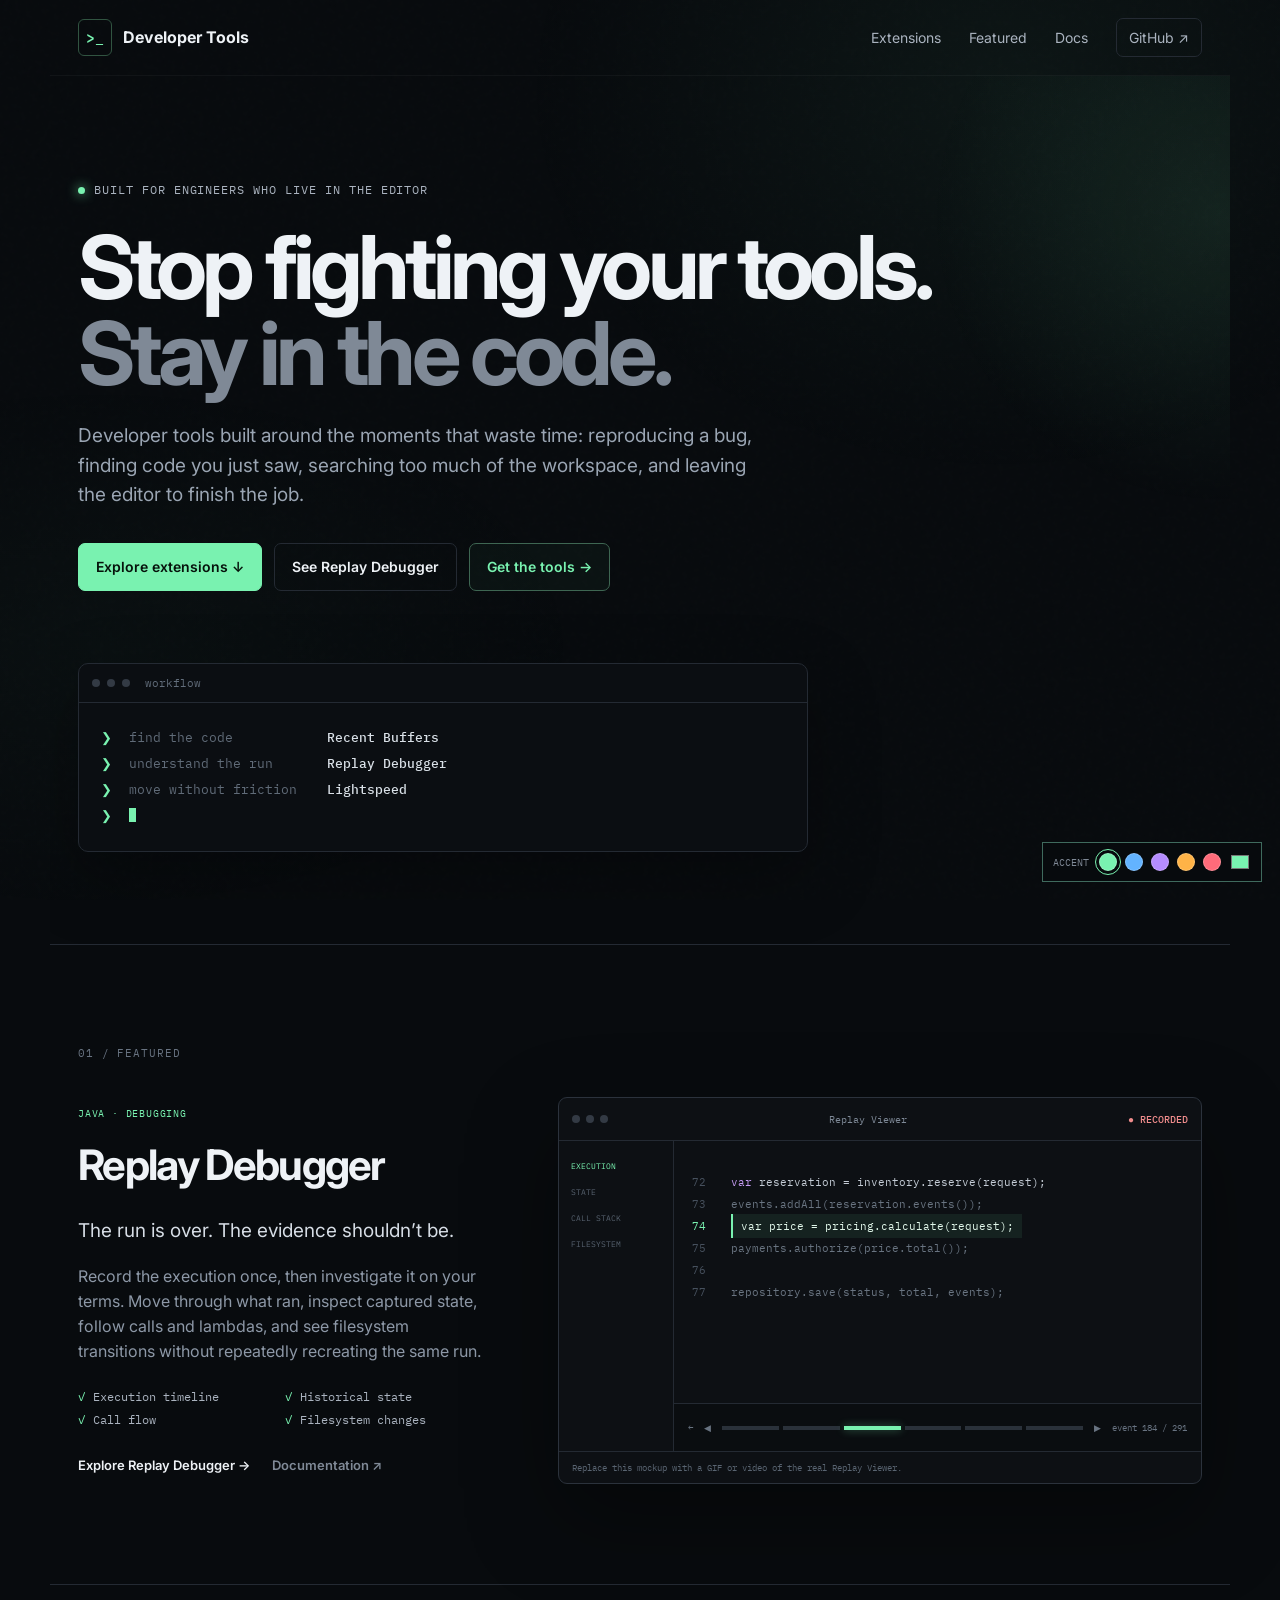
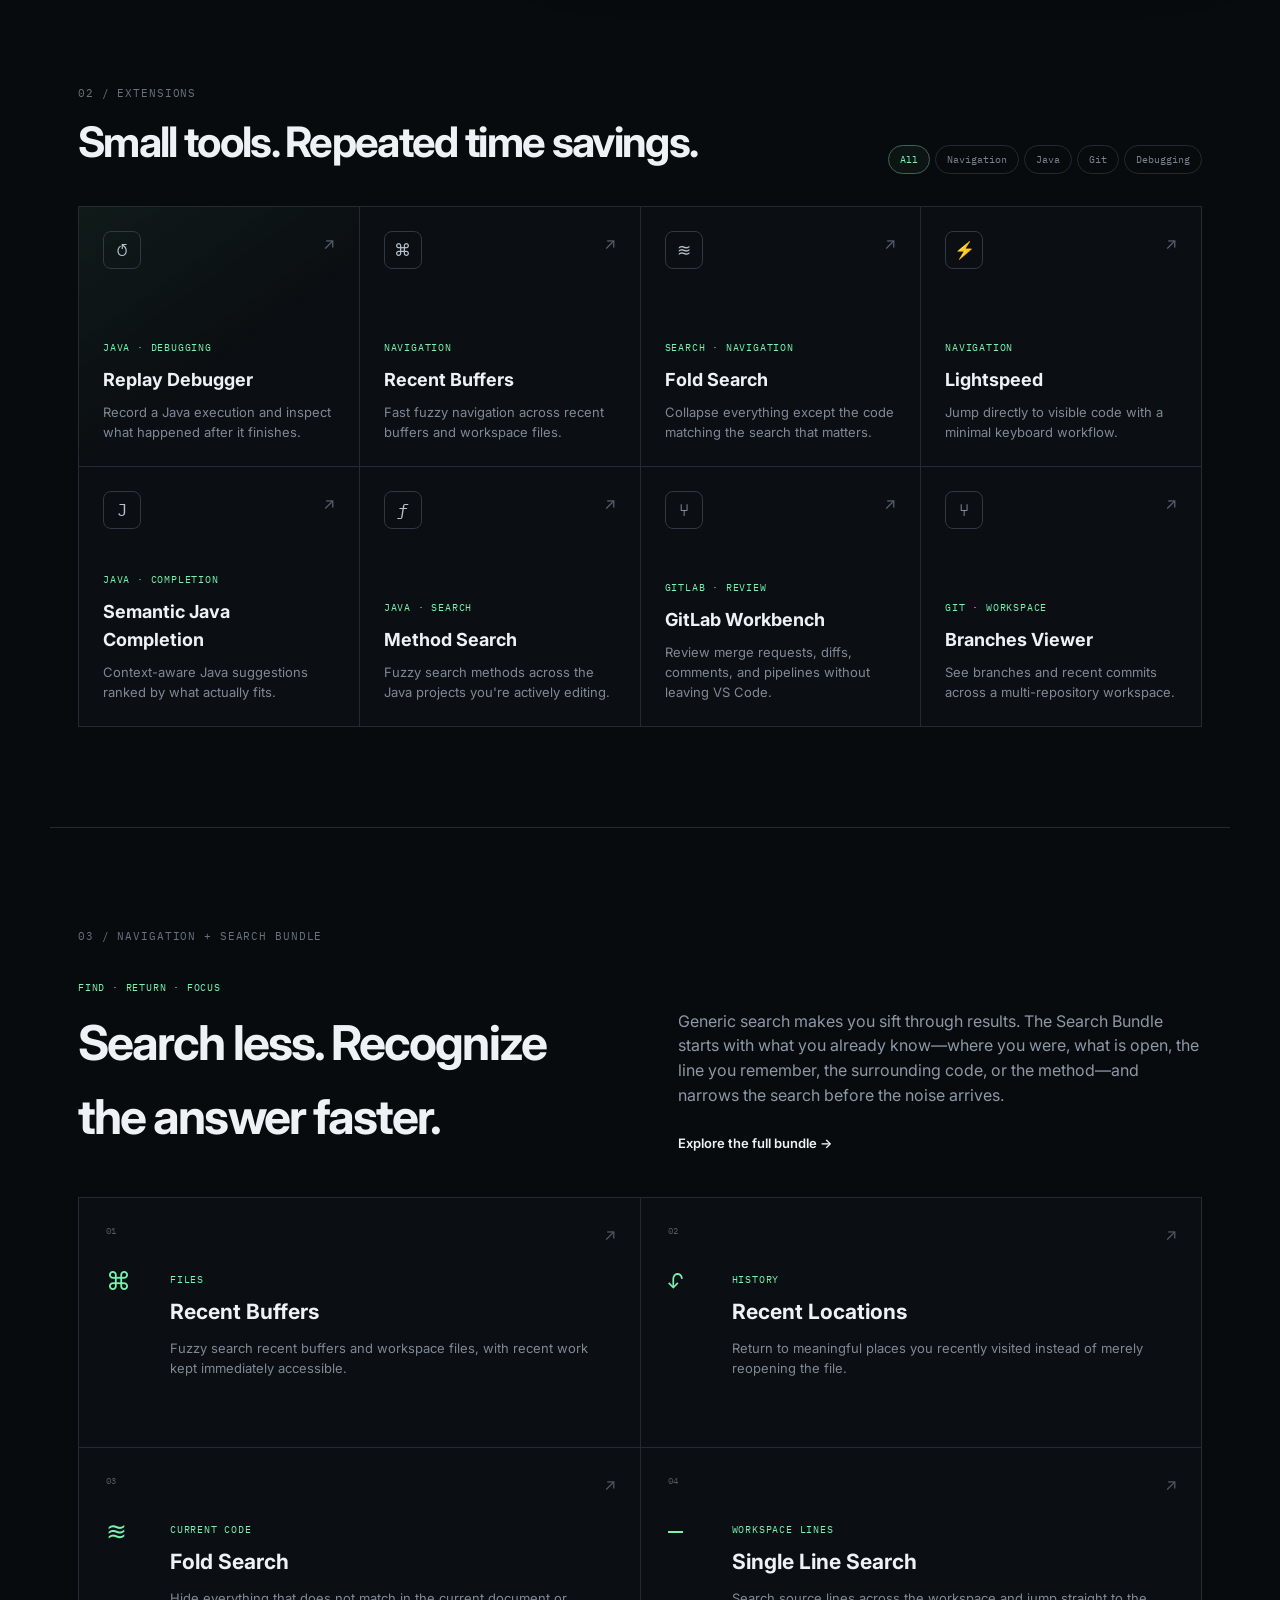
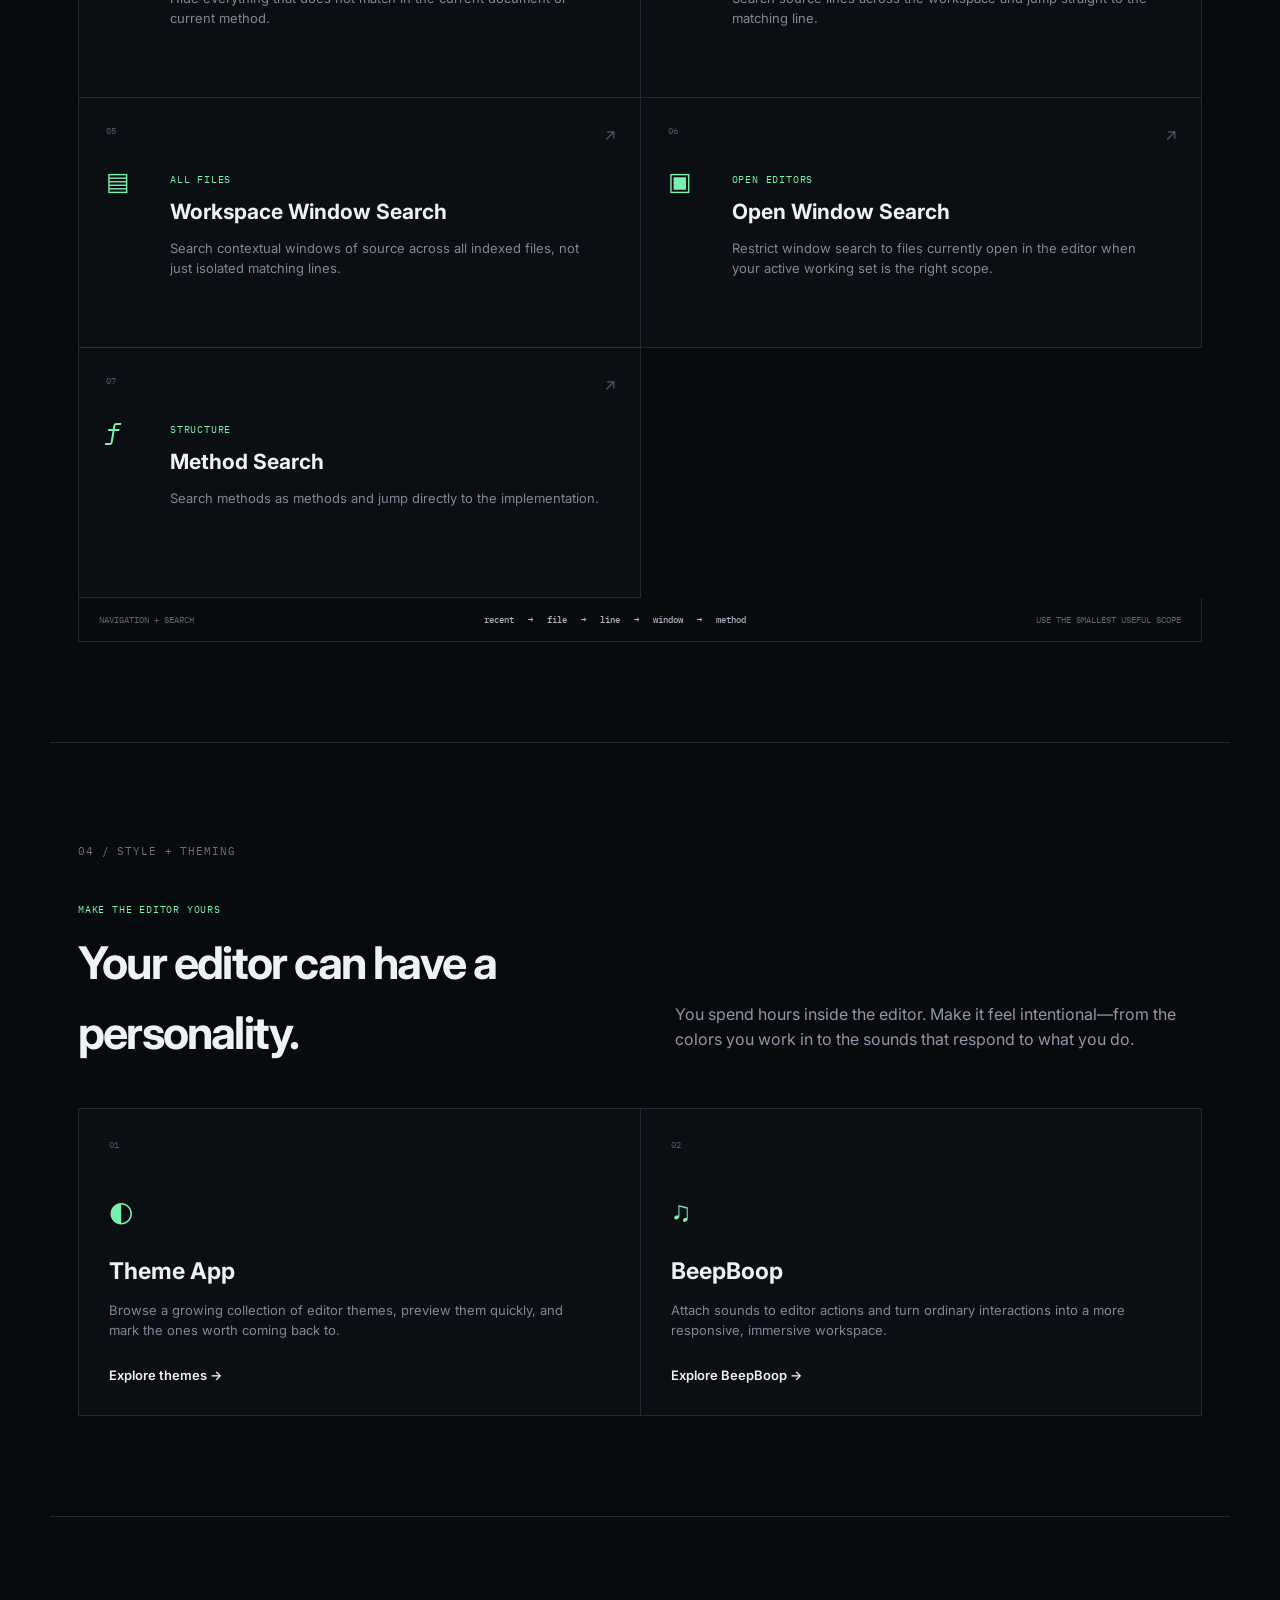
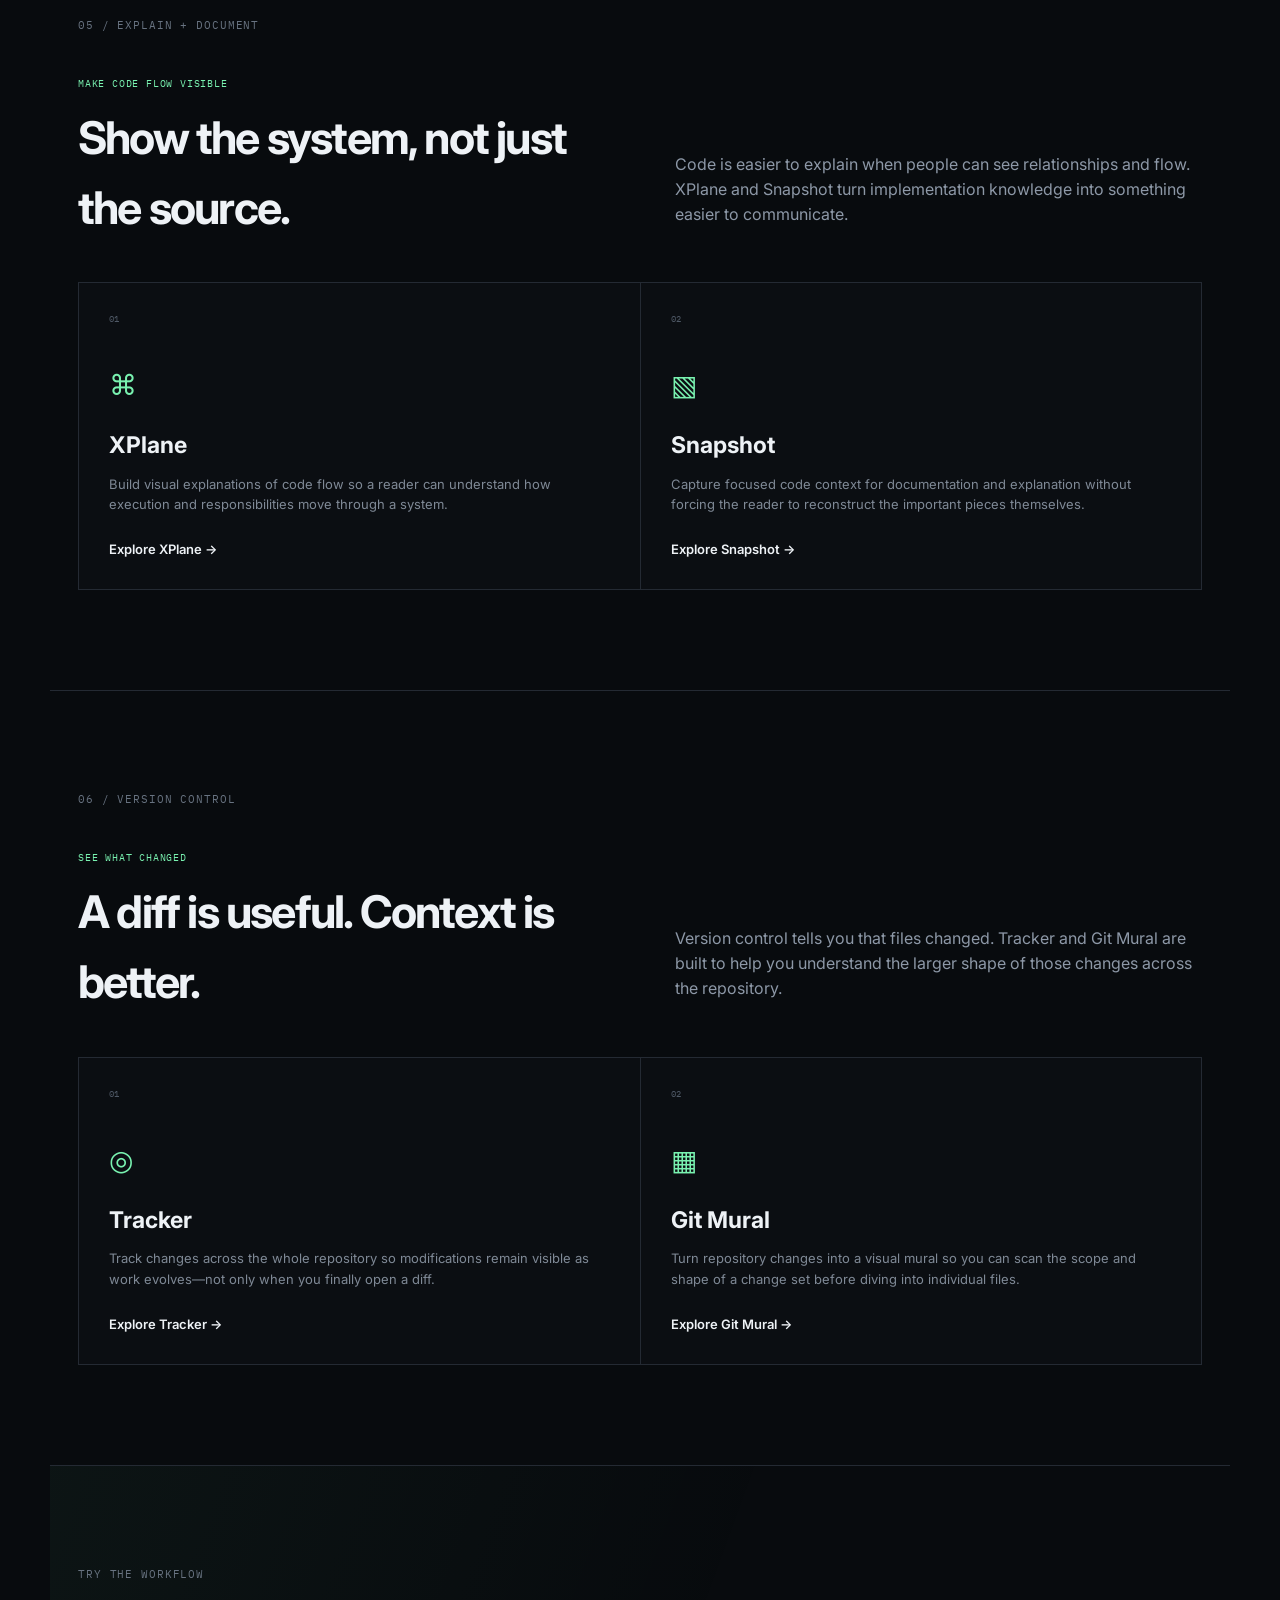
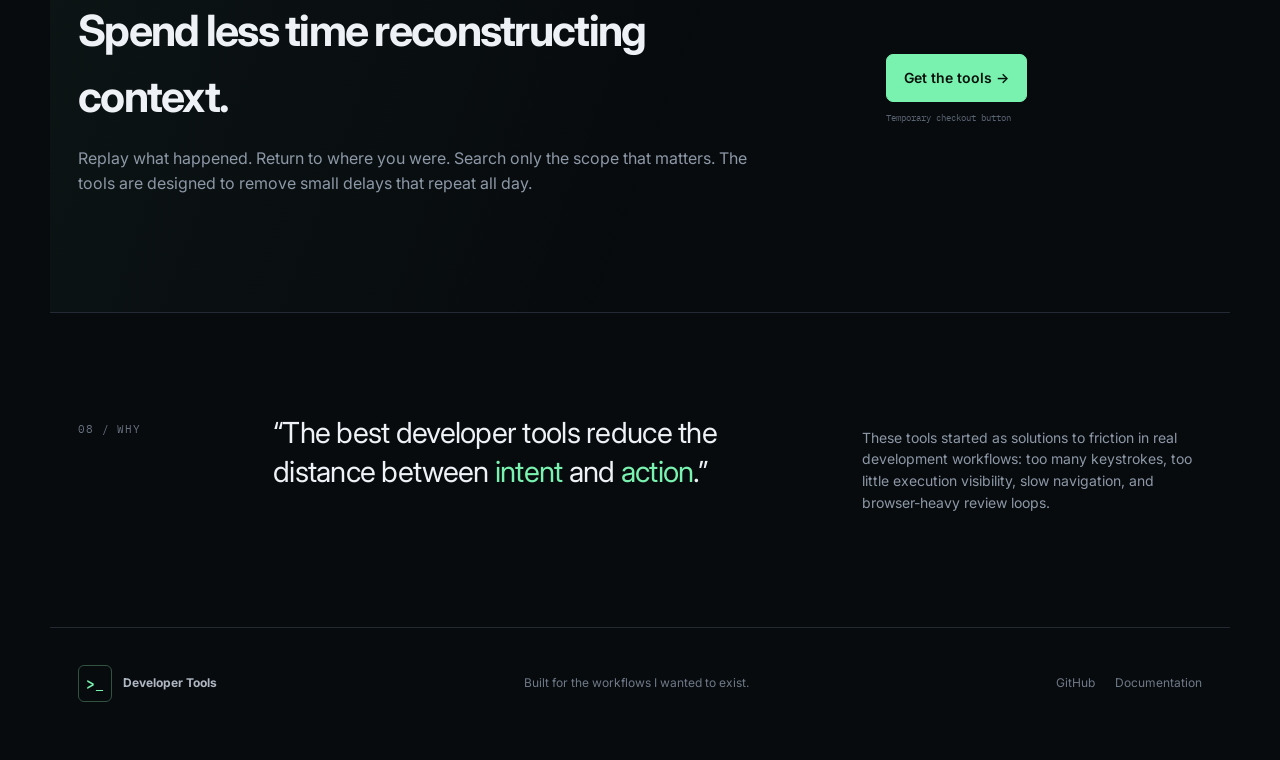
==== commit 8c84d951: "test 3" ====
--- a/index.html
+++ b/index.html
@@ -205,5 +205,16 @@
 
   <div class="toast" id="toast" role="status" aria-live="polite"></div>
   <script src="js/site.js"></script>
+
+<div class="theme-picker" aria-label="Theme accent color">
+  <span class="theme-picker-label">ACCENT</span>
+  <button class="theme-swatch" style="--swatch:#79f2b0" data-theme-color="#79f2b0" title="Mint"></button>
+  <button class="theme-swatch" style="--swatch:#63b3ff" data-theme-color="#63b3ff" title="Blue"></button>
+  <button class="theme-swatch" style="--swatch:#b58cff" data-theme-color="#b58cff" title="Violet"></button>
+  <button class="theme-swatch" style="--swatch:#ffb347" data-theme-color="#ffb347" title="Amber"></button>
+  <button class="theme-swatch" style="--swatch:#ff6b7a" data-theme-color="#ff6b7a" title="Red"></button>
+  <input class="theme-custom" type="color" value="#79f2b0" title="Custom accent color" aria-label="Custom accent color">
+</div>
+
 </body>
 </html>
--- a/css/site.css
+++ b/css/site.css
@@ -37,3 +37,63 @@
 .category-card{position:relative;min-height:300px;padding:30px;border-right:1px solid var(--line);border-bottom:1px solid var(--line);background:#0b0e12;transition:.2s;display:flex;flex-direction:column;align-items:flex-start}
 .category-card:hover{background:linear-gradient(140deg,rgba(121,242,176,.055),#0b0e12 60%);transform:translateY(-2px)}.category-no{font:9px "IBM Plex Mono";color:#4f5966}.category-symbol{font:28px "IBM Plex Mono";color:var(--accent);margin:42px 0 25px}.category-card h3{font-size:23px;margin:0 0 10px}.category-card p{font-size:13px;color:#7f8996;max-width:480px;margin:0 0 25px}.category-card .text-link{margin-top:auto}
 @media(max-width:760px){.category-head,.category-grid.two{grid-template-columns:1fr}.category-head{gap:15px}}
+
+
+/* Quiet background depth + user-selectable accent */
+:root{
+  --theme-accent: #79f2b0;
+  --accent: var(--theme-accent);
+}
+body{
+  position:relative;
+  background-color:#080b0e;
+}
+body::before{
+  content:"";
+  position:fixed;
+  inset:0;
+  z-index:0;
+  pointer-events:none;
+  background:
+    radial-gradient(ellipse at 78% 10%, color-mix(in srgb,var(--theme-accent) 5%,transparent), transparent 34%),
+    radial-gradient(ellipse at 8% 72%, color-mix(in srgb,var(--theme-accent) 2.5%,transparent), transparent 30%);
+}
+body>*{position:relative;z-index:1}
+
+/* Theme color picker */
+.theme-picker{
+  position:fixed;
+  right:18px;
+  bottom:18px;
+  z-index:1000;
+  display:flex;
+  align-items:center;
+  gap:8px;
+  padding:8px 10px;
+  border:1px solid color-mix(in srgb,var(--theme-accent) 30%,#26303a);
+  background:rgba(8,11,14,.90);
+  backdrop-filter:blur(10px);
+  font:10px "IBM Plex Mono",monospace;
+  color:#7f8996;
+}
+.theme-picker-label{margin-right:2px}
+.theme-swatch{
+  appearance:none;
+  width:18px;height:18px;
+  border:1px solid rgba(255,255,255,.22);
+  border-radius:50%;
+  cursor:pointer;
+  background:var(--swatch);
+  padding:0;
+}
+.theme-swatch:hover,.theme-swatch.active{
+  outline:1px solid var(--theme-accent);
+  outline-offset:3px;
+}
+.theme-custom{
+  width:22px;height:22px;border:0;padding:0;background:transparent;cursor:pointer;
+}
+@media(max-width:700px){
+  .theme-picker{right:10px;bottom:10px}
+  .theme-picker-label{display:none}
+}
